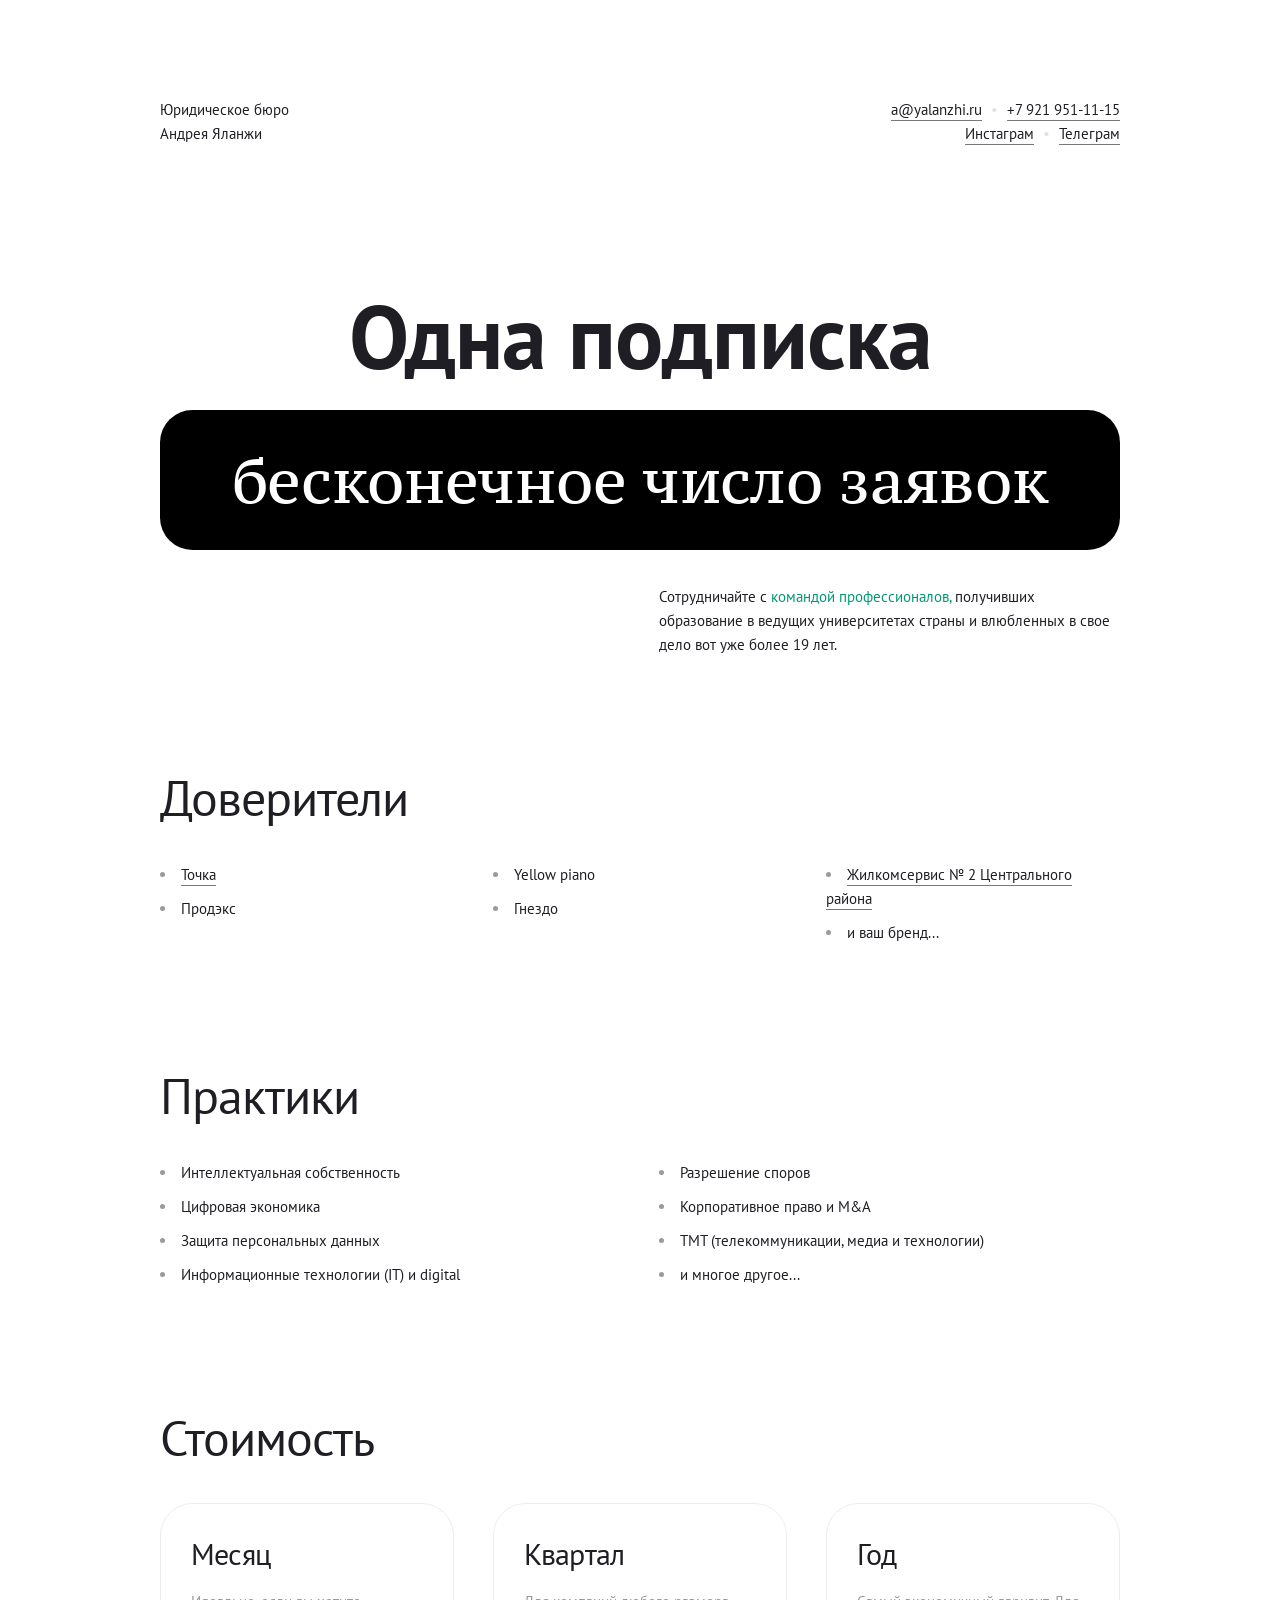
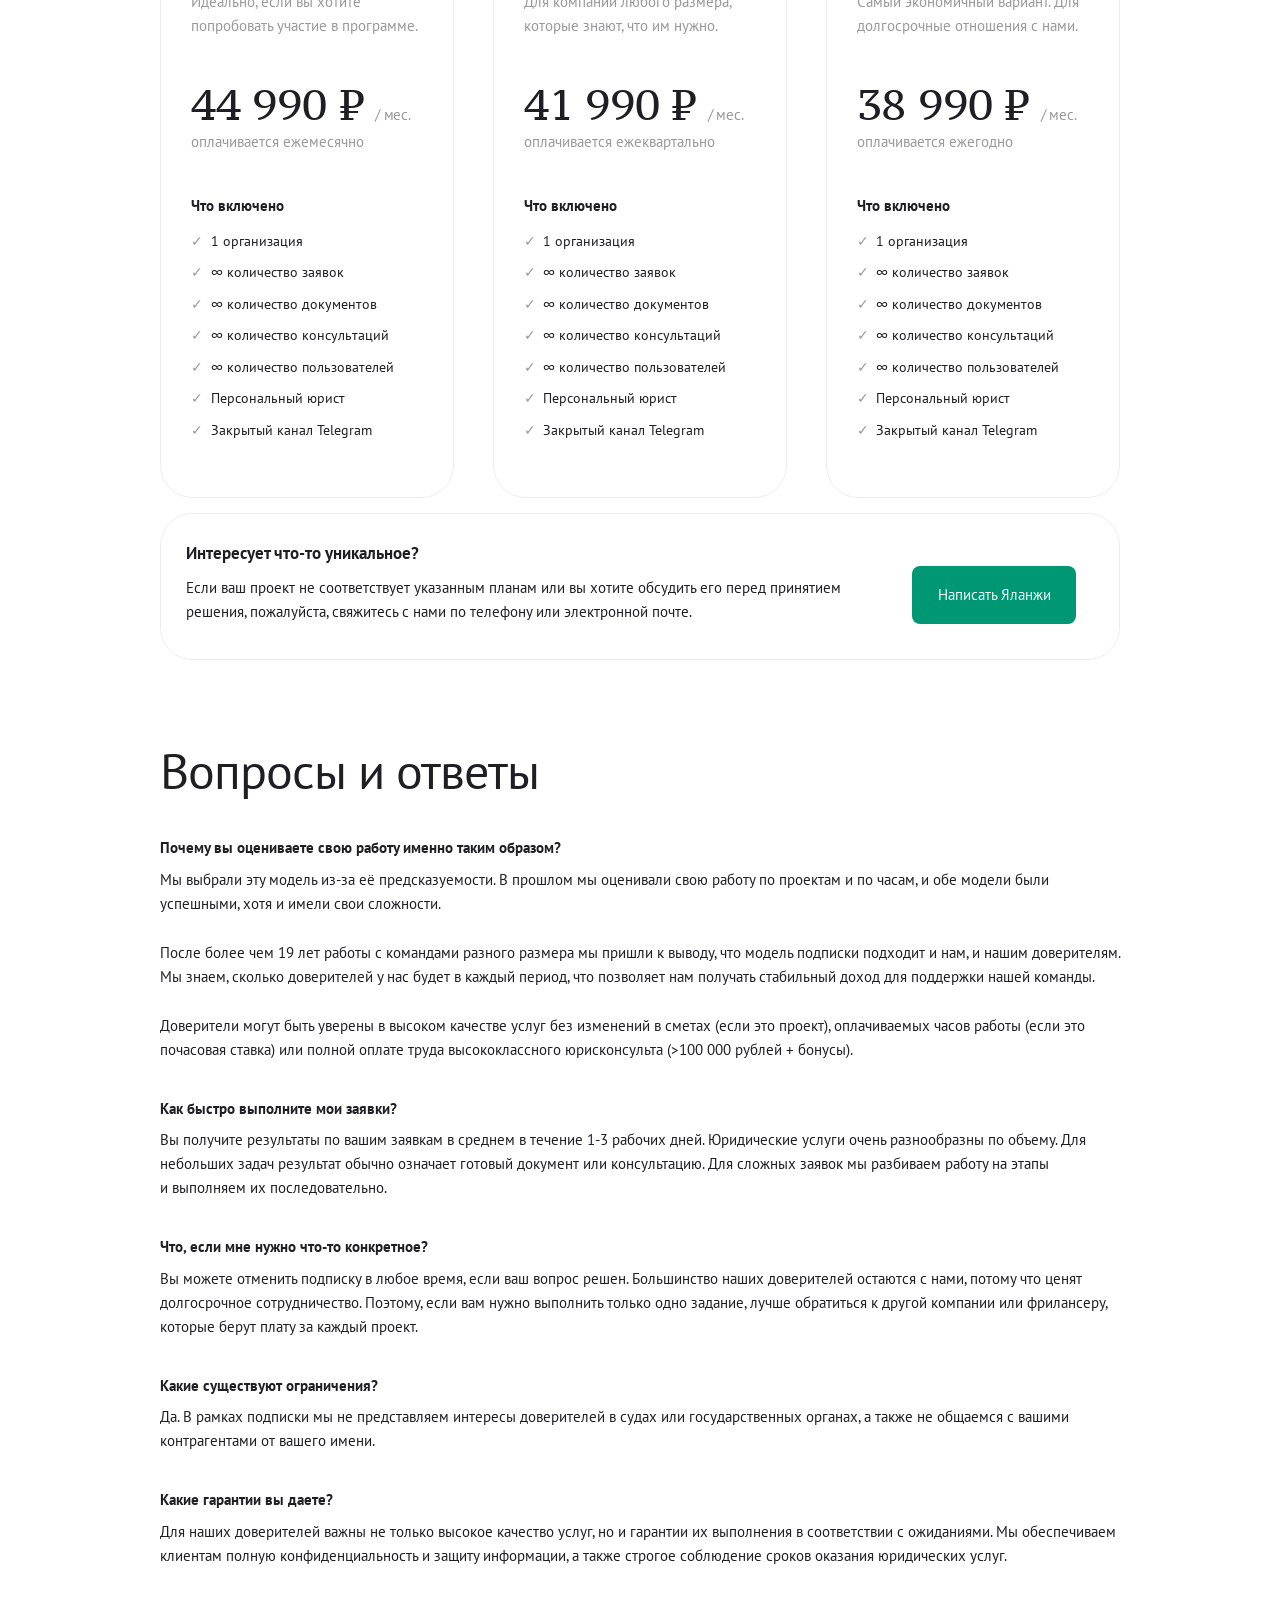
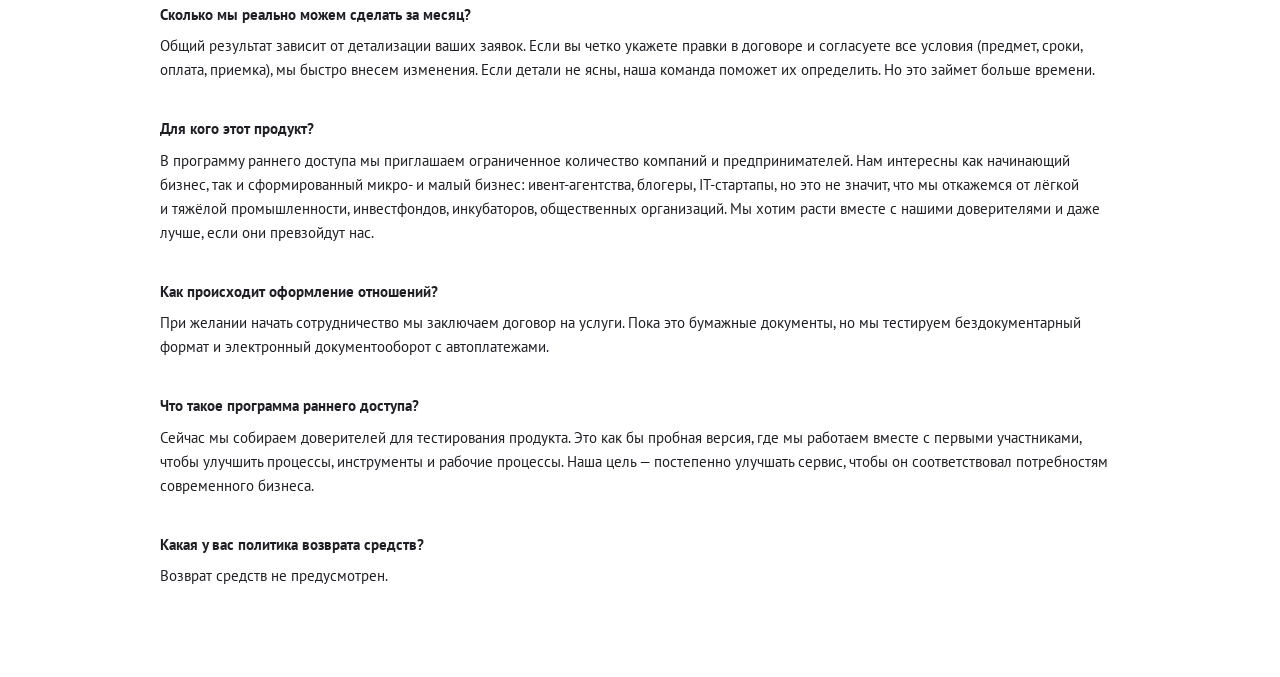
==== index.html @ 2913eae2 "." ====
<!DOCTYPE html>
<html>
<head>
<script type="text/javascript" >
   (function(m,e,t,r,i,k,a){m[i]=m[i]||function(){(m[i].a=m[i].a||[]).push(arguments)};
   m[i].l=1*new Date();
   for (var j = 0; j < document.scripts.length; j++) {if (document.scripts[j].src === r) { return; }}
   k=e.createElement(t),a=e.getElementsByTagName(t)[0],k.async=1,k.src=r,a.parentNode.insertBefore(k,a)})
   (window, document, "script", "https://mc.yandex.ru/metrika/tag.js", "ym");

   ym(98733668, "init", {
        clickmap:true,
        trackLinks:true,
        accurateTrackBounce:true
   });
</script>
<noscript><div><img src="https://mc.yandex.ru/watch/98733668" style="position:absolute; left:-9999px;" alt="" /></div></noscript>
<meta charset="utf-8">
<link rel="icon" type="image/svg+xml" href="images/favicon.svg">
<link rel="icon" href="images/favicon.ico" type="image/x-icon">
<link rel="mask-icon" href="images/favicon.svg" color="#86868b">
<meta name="description" content="Юридические услуги начинающим предпринимателям, микро и малому бизнесу, ивент-агентствам, IT-стартапы и блогерам. Помощь в проведении переговоров, подготовка проектов договоров и претензий, медиаторская деятельность по внесудебному разрешению конфликтов.">
<title>Юридическое бюро Андрея Яланжи</title>
<meta name="viewport" content="width=device-width, initial-scale=1">
<link rel="preconnect" href="https://fonts.gstatic.com"> 
<link href="https://fonts.googleapis.com/css2?family=PT+Sans&family=PT+Serif+Caption&display=swap" rel="stylesheet">
<link rel="stylesheet" href="css/normalize.css">
<link rel="stylesheet" href="css/skeleton.css">
<link rel="stylesheet" type="text/css" href="css/style.css">
</head>
<body>
    <div class="container">
        <div class="row" style="padding: 6em 0 2em;">
            <div class="six columns">
                <p>Юридическое бюро<br />Андрея Яланжи</p>
            </div>
            <div class="six columns">
                <ul class="inline contacts"> 
                    <li><a href="mailto:a@yalanzhi.ru">a@yalanzhi.ru</a></li>
                    <li class="separator">•</li>
                    <li><a href="tel:+79219511115">+7 921 951-11-15</a></li>
                </ul>
                <br />
                <ul class="inline contacts"> 
                    <li><a href="https://www.instagram.com/ah01e/" target="_blank">Инстаграм</a></li>
                    <li class="separator">•</li>
                    <li><a href="https://t.me/yalanzhi" target="_blank">Телеграм</a></li>
                </ul>
                <br />
            </div>
        </div>
        <div class="row">
            <div class="twelve columns">
                <hr />
            </div>
        </div>
        <div class="row content">
            <div class="twelve columns">
               <h1 class="header-subscription">Одна подписка</h1>
                <div id="scroll-container" style="background: rgba(0,0,0, 1); padding: 3.25rem; border-radius: 3.25rem;">
                  <div style="text-align: center;"><h2 class="header-subheadline">бесконечное число заявок</h2></div>
                </div>
                <div class="row content">
                <div class="six columns">&nbsp;</div>
                <div class="six columns" style="margin-top: 20px">
                <p>Сотрудничайте с <span style="color: rgba(0, 152, 116, 1.0);">командой профессионалов,</span> получивших образование в ведущих университетах страны и влюбленных в свое дело вот уже более 19 лет.</p>
                </div>
                </div>
               </div>
           </div>
        <div class="row">
            <div class="twelve columns">
                <hr />
            </div>
        </div>
        <div class="row content">
           <div class="twelve columns">
              <h1>Доверители</h1>
           </div>
        </div>
        <div class="row content">
            <div class="four columns">
                <ul class="mdash">
                   <li><a href="http://v-tochky.ru">Точка</a></li>
                   <li>Продэкс</li>
                </ul>
            </div>
            <div class="four columns">
                <ul class="mdash">
                    <li>Yellow piano</li>
                    <li>Гнездо</li>
                 </ul>
            </div>
            <div class="four columns">
                <ul class="mdash">
                    <li><a href="http://zhks2cn.ru">Жилкомсервис № 2 Центрального района</a></li>
                    <li>и ваш бренд...</li>
                 </ul>
            </div>
        </div>
        
        <div class="row">
              <div class="twelve columns">
                  <hr />
              </div>
          </div>
          <div class="row content">
             <div class="twelve columns">
                <h1>Практики</h1>
             </div>
          </div>
          <div class="row content">
              <div class="six columns">
                  <ul class="mdash">
                     <li>Интеллектуальная собственность</li>
                     <li>Цифровая экономика</li>
                     <li>Защита персональных данных</li>
                     <li>Информационные технологии (IT) и digital</li>
                  </ul>
              </div>
              <div class="six columns">
                  <ul class="mdash">
                      <li>Разрешение споров</li>
                      <li>Корпоративное право и M&A</li>
                      <li>ТМТ (телекоммуникации, медиа и технологии)</li>
                      <li>и многое другое...</li>
                   </ul>
              </div>
          </div>
          
        <div class="row">
            <div class="twelve columns">
                <hr />
            </div>
        </div>
        <div class="row content">
             <div class="twelve columns">
                <h1>Стоимость</h1>
             </div>
          </div>
          <div class="row content">
              <div class="four columns">
                 <div class="card" style="padding: 3rem; border-radius: 3.25rem; border: 1px solid rgba(0, 0, 0, 0.075)">
                  <h4 style="padding: 0; margin: 0 0 1.5rem 0; color: #1E1E24;">Месяц</h4>
                  <p style="opacity: .45; margin: 0; ">Идеально, если вы хотите попробовать участие в программе.</p>
                  <div style="padding: 4rem 0;">
                     <h2 style="color: #1E1E24;">44 990 ₽ <span style="color: #1E1E24; font-size: 1.5rem; opacity: .45">/ мес.</span></h2>
                     <p style="opacity: .45">оплачивается ежемесячно</p>
                  </div>
                  <p style="margin-bottom: 1.25rem;"><b>Что включено</b></p>
                  <ul class="checkmark">
                     <li>1 организация</li> 
                     <li>&infin; количество заявок</li>
                     <li>&infin; количество документов</li>
                     <li>&infin; количество консультаций</li>
                     <li>&infin; количество пользователей</li>
                     <li>Персональный юрист</li>
                     <li>Закрытый канал Telegram</li>
                  </ul>
                 </div>
              </div>
              <div class="four columns">
                   <div class="card" style="padding: 3rem; border-radius: 3.25rem; border: 1px solid rgba(0, 0, 0, 0.075)">
                    <h4 style="padding: 0; margin: 0 0 1.5rem 0; color: #1E1E24;">Квартал</h4>
                    <p style="opacity: .45; margin: 0; ">Для компаний любого размера, которые знают, что им нужно.</p>
                    <div style="padding: 4rem 0;">
                       <h2 style="color: #1E1E24;">41 990 ₽ <span style="color: #1E1E24; font-size: 1.5rem; opacity: .45">/ мес.</span></h2>
                       <p style="opacity: .45">оплачивается ежеквартально</p>
                    </div>
                    <p style="margin-bottom: 1.25rem;"><b>Что включено</b></p>
                    <ul class="checkmark">
                        <li>1 организация</li> 
                        <li>&infin; количество заявок</li>
                        <li>&infin; количество документов</li>
                        <li>&infin; количество консультаций</li>
                        <li>&infin; количество пользователей</li>
                        <li>Персональный юрист</li>
                        <li>Закрытый канал Telegram</li>
                    </ul>
                   </div>
                </div>
                <div class="four columns">
                     <div class="card" style="padding: 3rem; border-radius: 3.25rem; border: 1px solid rgba(0, 0, 0, 0.075)">
                      <h4 style="padding: 0; margin: 0 0 1.5rem 0; color: #1E1E24;">Год</h4>
                      <p style="opacity: .45; margin: 0;">Самый экономичный вариант. Для долгосрочные отношения с нами.</p>
                      <div style="padding: 4rem 0;">
                           <h2 style="color: #1E1E24;">38 990 ₽ <span style="color: #1E1E24; font-size: 1.5rem; opacity: .45">/ мес.</span></h2>
                           <p style="opacity: .45">оплачивается ежегодно</p>
                        </div>
                      <p style="margin-bottom: 1.25rem;"><b>Что включено</b></p>
                      <ul class="checkmark">
                         <li>1 организация</li> 
                         <li>&infin; количество заявок</li>
                         <li>&infin; количество документов</li>
                         <li>&infin; количество консультаций</li>
                         <li>&infin; количество пользователей</li>
                         <li>Персональный юрист</li>
                         <li>Закрытый канал Telegram</li>
                      </ul>
                     </div>
                  </div>
          </div>
            <div class="row">
              <div class="twelve columns" style="padding: 2.5rem; border-radius: 3.25rem; border: 1px solid rgba(0, 0, 0, 0.075)">
                <div class="row">
                    <div class="twelve columns">
                         <p style="margin: 0; font-size: 115%; font-weight: bold;">Интересует что-то уникальное?</p>
                     </div>
                </div>

                <div class="row">
                    <div class="nine columns">
                         <p style="margin: 1rem 0">Если ваш проект не&nbsp;соответствует указанным планам или вы&nbsp;хотите обсудить его перед принятием решения, пожалуйста, свяжитесь с&nbsp;нами по&nbsp;телефону или электронной почте.</p>
                    </div>
                    <div class="three columns">
                        <center><a class="link-button" href="https://t.me/yalanzhi">Написать Яланжи</a></center>
                    </div>
                </div>
              </div>
           </div>
           
           <div class="row">
               <div class="twelve columns">
                   <hr />
               </div>
           </div>
           <div class="row content">
               <div class="twelve columns">
                  <h1>Вопросы и ответы</h1>
               </div>
            </div>
            <div class="row content">
               <div class="twelve columns">
                  <p style="margin-bottom: .75rem;"><b>Почему вы оцениваете свою работу именно таким образом?</b></p>
                  <p>Мы&nbsp;выбрали эту модель из-за её&nbsp;предсказуемости. В&nbsp;прошлом мы&nbsp;оценивали свою работу по&nbsp;проектам и&nbsp;по&nbsp;часам, и&nbsp;обе модели были успешными, хотя и&nbsp;имели свои сложности.</p>
                  <p>После более чем 19&nbsp;лет работы с&nbsp;командами разного размера мы&nbsp;пришли к&nbsp;выводу, что модель подписки подходит и&nbsp;нам, и&nbsp;нашим доверителям. Мы&nbsp;знаем, сколько доверителей у&nbsp;нас будет в&nbsp;каждый период, что позволяет нам получать стабильный доход для поддержки нашей команды.</p>
                  <p>Доверители могут быть уверены в&nbsp;высоком качестве услуг без изменений в&nbsp;сметах (если это проект), оплачиваемых часов работы (если это почасовая ставка) или полной оплате труда высококлассного юрисконсульта (&gt;100&nbsp;000 рублей + бонусы).</p>
               </div>
            </div>
            <div class="row content">
               <div class="twelve columns">
                  <p style="margin-top: 2rem; margin-bottom: .75rem;"><b>Как быстро выполните мои заявки?</b></p>
                  <p>Вы&nbsp;получите результаты по&nbsp;вашим заявкам в&nbsp;среднем в&nbsp;течение 1-3 рабочих дней. Юридические услуги очень разнообразны по&nbsp;объему. Для небольших задач результат обычно означает готовый документ или консультацию. Для сложных заявок мы&nbsp;разбиваем работу на&nbsp;этапы и&nbsp;выполняем их&nbsp;последовательно.</p>
               </div>
            </div>
            <div class="row content">
               <div class="twelve columns">
                  <p style="margin-top: 2rem; margin-bottom: .75rem;"><b>Что, если мне нужно что-то конкретное?</b></p>
                  <p>Вы&nbsp;можете отменить подписку в&nbsp;любое время, если ваш вопрос решен. Большинство наших доверителей остаются с&nbsp;нами, потому что ценят долгосрочное сотрудничество. Поэтому, если вам нужно выполнить только одно задание, лучше обратиться к&nbsp;другой компании или фрилансеру, которые берут плату за&nbsp;каждый проект.</p>
               </div>
            </div>
            <div class="row content">
               <div class="twelve columns">
                  <p style="margin-top: 2rem; margin-bottom: .75rem;"><b>Какие существуют ограничения?</b></p>
                  <p>Да. В&nbsp;рамках подписки мы&nbsp;не&nbsp;представляем интересы доверителей в&nbsp;судах или государственных органах, а&nbsp;также не&nbsp;общаемся с&nbsp;вашими контрагентами от&nbsp;вашего имени.</p>
               </div>
            </div>
            <div class="row content">
               <div class="twelve columns">
                  <p style="margin-top: 2rem; margin-bottom: .75rem;"><b>Какие гарантии вы даете?</b></p>
                  <p>Для наших доверителей важны не&nbsp;только высокое качество услуг, но&nbsp;и&nbsp;гарантии их&nbsp;выполнения в&nbsp;соответствии с&nbsp;ожиданиями. Мы&nbsp;обеспечиваем клиентам полную конфиденциальность и&nbsp;защиту информации, а&nbsp;также строгое соблюдение сроков оказания юридических услуг.</p>
               </div>
            </div>
            <div class="row content">
               <div class="twelve columns">
                  <p style="margin-top: 2rem; margin-bottom: .75rem;"><b>Сколько мы реально можем сделать за месяц?</b></p>
                  <p>Общий результат зависит от&nbsp;детализации ваших заявок. Если вы&nbsp;четко укажете правки в&nbsp;договоре и&nbsp;согласуете все условия (предмет, сроки, оплата, приемка), мы&nbsp;быстро внесем изменения. Если детали не&nbsp;ясны, наша команда поможет их&nbsp;определить. Но&nbsp;это займет больше времени.</p>
               </div>
            </div>
            <div class="row content">
               <div class="twelve columns">
                  <p style="margin-top: 2rem; margin-bottom: .75rem;"><b>Для кого этот продукт?</b></p>
                  <p>В&nbsp;программу раннего доступа мы&nbsp;приглашаем ограниченное количество компаний и&nbsp;предпринимателей. Нам интересны как начинающий бизнес, так и&nbsp;сформированный микро- и&nbsp;малый бизнес: ивент-агентства, блогеры, IT-стартапы, но&nbsp;это не&nbsp;значит, что мы&nbsp;откажемся от&nbsp;лёгкой и&nbsp;тяжёлой промышленности, инвестфондов, инкубаторов, общественных организаций. Мы&nbsp;хотим расти вместе с&nbsp;нашими доверителями и&nbsp;даже лучше, если они превзойдут нас.</p>
               </div>
            </div>
            <div class="row content">
               <div class="twelve columns">
                  <p style="margin-top: 2rem; margin-bottom: .75rem;"><b>Как происходит оформление отношений?</b></p>
                  <p>При желании начать сотрудничество мы&nbsp;заключаем договор на&nbsp;услуги. Пока это бумажные документы, но&nbsp;мы&nbsp;тестируем бездокументарный формат и&nbsp;электронный документооборот с&nbsp;автоплатежами.</p>
               </div>
            </div>
            <div class="row content">
               <div class="twelve columns">
                  <p style="margin-top: 2rem; margin-bottom: .75rem;"><b>Что такое программа раннего доступа?</b></p>
                  <p>Сейчас мы&nbsp;собираем доверителей для тестирования продукта. Это как&nbsp;бы пробная версия, где мы&nbsp;работаем вместе с&nbsp;первыми участниками, чтобы улучшить процессы, инструменты и&nbsp;рабочие процессы. Наша цель&nbsp;&mdash; постепенно улучшать сервис, чтобы он&nbsp;соответствовал потребностям современного бизнеса.</p>
               </div>
            </div>
            <div class="row content">
               <div class="twelve columns">
                  <p style="margin-top: 2rem; margin-bottom: .75rem;"><b>Какая у вас политика возврата средств?</b></p>
                  <p>Возврат средств не&nbsp;предусмотрен.</p>
               </div>
            </div>
            <div class="row">
                  <div class="twelve columns">
                      <hr />
                  </div>
              </div>
          </div>
    </div>
</div>
</body>
</html>
---- css/skeleton.css ----
/*
* Skeleton V2.0.4
* Copyright 2014, Dave Gamache
* www.getskeleton.com
* Free to use under the MIT license.
* http://www.opensource.org/licenses/mit-license.php
* 12/29/2014
*/


/* Table of contents
––––––––––––––––––––––––––––––––––––––––––––––––––
- Grid
- Base Styles
- Typography
- Links
- Buttons
- Forms
- Lists
- Code
- Tables
- Spacing
- Utilities
- Clearing
- Media Queries
*/


/* Grid
–––––––––––––––––––––––––––––––––––––––––––––––––– */
.container {
  position: relative;
  width: 100%;
  max-width: 960px;
  margin: 0 auto;
  padding: 0 20px;
  box-sizing: border-box; }
.column,
.columns {
  width: 100%;
  float: left;
  box-sizing: border-box; }

/* For devices larger than 400px */
@media (min-width: 600px) {
  .container {
    width: 85%;
    padding: 0; }
}

/* For devices larger than 550px */
@media (min-width: 850px) {
  .container {
    width: 80%; }
  .column,
  .columns {
    margin-left: 4%; }
  .column:first-child,
  .columns:first-child {
    margin-left: 0; }

  .one.column,
  .one.columns                    { width: 4.66666666667%; }
  .two.columns                    { width: 13.3333333333%; }
  .three.columns                  { width: 22%;            }
  .four.columns                   { width: 30.6666666667%; }
  .five.columns                   { width: 39.3333333333%; }
  .six.columns                    { width: 48%;            }
  .seven.columns                  { width: 56.6666666667%; }
  .eight.columns                  { width: 65.3333333333%; }
  .nine.columns                   { width: 74.0%;          }
  .ten.columns                    { width: 82.6666666667%; }
  .eleven.columns                 { width: 91.3333333333%; }
  .twelve.columns                 { width: 100%; margin-left: 0; }

  .one-third.column               { width: 30.6666666667%; }
  .two-thirds.column              { width: 65.3333333333%; }

  .one-half.column                { width: 48%; }

  /* Offsets */
  .offset-by-one.column,
  .offset-by-one.columns          { margin-left: 8.66666666667%; }
  .offset-by-two.column,
  .offset-by-two.columns          { margin-left: 17.3333333333%; }
  .offset-by-three.column,
  .offset-by-three.columns        { margin-left: 26%;            }
  .offset-by-four.column,
  .offset-by-four.columns         { margin-left: 34.6666666667%; }
  .offset-by-five.column,
  .offset-by-five.columns         { margin-left: 43.3333333333%; }
  .offset-by-six.column,
  .offset-by-six.columns          { margin-left: 52%;            }
  .offset-by-seven.column,
  .offset-by-seven.columns        { margin-left: 60.6666666667%; }
  .offset-by-eight.column,
  .offset-by-eight.columns        { margin-left: 69.3333333333%; }
  .offset-by-nine.column,
  .offset-by-nine.columns         { margin-left: 78.0%;          }
  .offset-by-ten.column,
  .offset-by-ten.columns          { margin-left: 86.6666666667%; }
  .offset-by-eleven.column,
  .offset-by-eleven.columns       { margin-left: 95.3333333333%; }

  .offset-by-one-third.column,
  .offset-by-one-third.columns    { margin-left: 34.6666666667%; }
  .offset-by-two-thirds.column,
  .offset-by-two-thirds.columns   { margin-left: 69.3333333333%; }

  .offset-by-one-half.column,
  .offset-by-one-half.columns     { margin-left: 52%; }

}


/* Base Styles
–––––––––––––––––––––––––––––––––––––––––––––––––– */
/* NOTE
html is set to 62.5% so that all the REM measurements throughout Skeleton
are based on 10px sizing. So basically 1.5rem = 15px :) */
html {
  font-size: 62.5%; }
body {
  font-size: 1.5em; /* currently ems cause chrome bug misinterpreting rems on body element */
  line-height: 1.6;
  font-weight: 400;
  font-family: "Raleway", "HelveticaNeue", "Helvetica Neue", Helvetica, Arial, sans-serif;
  color: #1E1E24; }


/* Typography
–––––––––––––––––––––––––––––––––––––––––––––––––– */
h1, h2, h3, h4, h5, h6 {
  margin-top: 0;
  margin-bottom: 2rem;
  font-weight: 300; }
h1 { font-size: 4.0rem; line-height: 1.2;  letter-spacing: -.1rem;}
h2 { font-size: 3.0rem; line-height: 1.25; letter-spacing: -.1rem; }
h3 { font-size: 3.0rem; line-height: 1.3;  letter-spacing: -.1rem; }
h4 { font-size: 2.4rem; line-height: 1.35; letter-spacing: -.08rem; }
h5 { font-size: 1.8rem; line-height: 1.5;  letter-spacing: -.05rem; }
h6 { font-size: 1.5rem; line-height: 1.6;  letter-spacing: 0; }

/* Larger than phablet */
@media (min-width: 550px) {
  h1 { font-size: 5.0rem; }
  h2 { font-size: 4.2rem; }
  h3 { font-size: 3.6rem; }
  h4 { font-size: 3.0rem; }
  h5 { font-size: 2.4rem; }
  h6 { font-size: 1.5rem; }
}

p {
  margin-top: 0; }


/* Links
–––––––––––––––––––––––––––––––––––––––––––––––––– */
a {
  color: #1E1E24;
  text-decoration: none;
  border-bottom: 1px solid rgba(33, 33, 33, 0.6);
  padding-bottom: 1px;
  }
a:hover {
  color: rgba(0, 0, 0, 0.6); }


/* Buttons
–––––––––––––––––––––––––––––––––––––––––––––––––– */
.button,
button,
input[type="submit"],
input[type="reset"],
input[type="button"] {
  display: inline-block;
  height: 38px;
  padding: 0 30px;
  color: #555;
  text-align: center;
  font-size: 11px;
  font-weight: 600;
  line-height: 38px;
  letter-spacing: .1rem;
  text-transform: uppercase;
  text-decoration: none;
  white-space: nowrap;
  background-color: transparent;
  border-radius: 4px;
  border: 1px solid #bbb;
  cursor: pointer;
  box-sizing: border-box; }
.button:hover,
button:hover,
input[type="submit"]:hover,
input[type="reset"]:hover,
input[type="button"]:hover,
.button:focus,
button:focus,
input[type="submit"]:focus,
input[type="reset"]:focus,
input[type="button"]:focus {
  color: #333;
  border-color: #888;
  outline: 0; }
.button.button-primary,
button.button-primary,
input[type="submit"].button-primary,
input[type="reset"].button-primary,
input[type="button"].button-primary {
  color: #FFF;
  background-color: #33C3F0;
  border-color: #33C3F0; }
.button.button-primary:hover,
button.button-primary:hover,
input[type="submit"].button-primary:hover,
input[type="reset"].button-primary:hover,
input[type="button"].button-primary:hover,
.button.button-primary:focus,
button.button-primary:focus,
input[type="submit"].button-primary:focus,
input[type="reset"].button-primary:focus,
input[type="button"].button-primary:focus {
  color: #FFF;
  background-color: #1EAEDB;
  border-color: #1EAEDB; }


/* Forms
–––––––––––––––––––––––––––––––––––––––––––––––––– */
input[type="email"],
input[type="number"],
input[type="search"],
input[type="text"],
input[type="tel"],
input[type="url"],
input[type="password"],
textarea,
select {
  height: 38px;
  padding: 6px 10px; /* The 6px vertically centers text on FF, ignored by Webkit */
  background-color: #fff;
  border: 1px solid #D1D1D1;
  border-radius: 4px;
  box-shadow: none;
  box-sizing: border-box; }
/* Removes awkward default styles on some inputs for iOS */
input[type="email"],
input[type="number"],
input[type="search"],
input[type="text"],
input[type="tel"],
input[type="url"],
input[type="password"],
textarea {
  -webkit-appearance: none;
     -moz-appearance: none;
          appearance: none; }
textarea {
  min-height: 65px;
  padding-top: 6px;
  padding-bottom: 6px; }
input[type="email"]:focus,
input[type="number"]:focus,
input[type="search"]:focus,
input[type="text"]:focus,
input[type="tel"]:focus,
input[type="url"]:focus,
input[type="password"]:focus,
textarea:focus,
select:focus {
  border: 1px solid #33C3F0;
  outline: 0; }
label,
legend {
  display: block;
  margin-bottom: .5rem;
  font-weight: 600; }
fieldset {
  padding: 0;
  border-width: 0; }
input[type="checkbox"],
input[type="radio"] {
  display: inline; }
label > .label-body {
  display: inline-block;
  margin-left: .5rem;
  font-weight: normal; }


/* Lists
–––––––––––––––––––––––––––––––––––––––––––––––––– */
ul {
  list-style: circle inside; }
ol {
  list-style: decimal inside; }
ol, ul {
  padding-left: 0;
  margin-top: 0; }
ul ul,
ul ol,
ol ol,
ol ul {
  margin: 1.5rem 0 1.5rem 3rem;
  font-size: 90%; }
li {
  margin-bottom: 1rem; }


/* Code
–––––––––––––––––––––––––––––––––––––––––––––––––– */
code {
  padding: .2rem .5rem;
  margin: 0 .2rem;
  font-size: 90%;
  white-space: nowrap;
  background: #F1F1F1;
  border: 1px solid #E1E1E1;
  border-radius: 4px; }
pre > code {
  display: block;
  padding: 1rem 1.5rem;
  white-space: pre; }


/* Tables
–––––––––––––––––––––––––––––––––––––––––––––––––– */
th,
td {
  padding: 12px 15px;
  text-align: left;
  border-bottom: 1px solid #E1E1E1; }
th:first-child,
td:first-child {
  padding-left: 0; }
th:last-child,
td:last-child {
  padding-right: 0; }


/* Spacing
–––––––––––––––––––––––––––––––––––––––––––––––––– */
button,
.button {
  margin-bottom: 1rem; }
input,
textarea,
select,
fieldset {
  margin-bottom: 1.5rem; }
pre,
blockquote,
dl,
figure,
table,
p,
ul,
ol,
form {
  margin-bottom: 2.5rem; }


/* Utilities
–––––––––––––––––––––––––––––––––––––––––––––––––– */
.u-full-width {
  width: 100%;
  box-sizing: border-box; }
.u-max-full-width {
  max-width: 100%;
  box-sizing: border-box; }
.u-pull-right {
  float: right; }
.u-pull-left {
  float: left; }


/* Misc
–––––––––––––––––––––––––––––––––––––––––––––––––– */
hr {
  margin-top: 3rem;
  margin-bottom: 3.5rem;
  border-width: 0;
  border-top: 1px solid #E1E1E1; }


/* Clearing
–––––––––––––––––––––––––––––––––––––––––––––––––– */

/* Self Clearing Goodness */
.container:after,
.row:after,
.u-cf {
  content: "";
  display: table;
  clear: both; }


/* Media Queries
–––––––––––––––––––––––––––––––––––––––––––––––––– */
/*
Note: The best way to structure the use of media queries is to create the queries
near the relevant code. For example, if you wanted to change the styles for buttons
on small devices, paste the mobile query code up in the buttons section and style it
there.
*/


/* Larger than mobile */
@media (min-width: 400px) {}

/* Larger than phablet (also point when grid becomes active) */
@media (min-width: 550px) {}

/* Larger than tablet */
@media (min-width: 750px) {}

/* Larger than desktop */
@media (min-width: 1000px) {}

/* Larger than Desktop HD */
@media (min-width: 1200px) {}
---- css/style.css ----
*, body {
    font-family: 'PT Sans', sans-serif;
}

h2, h5 {
    font-family: 'PT Serif Caption', serif;
    margin: 0;
    color: #1d1d1f;
    letter-spacing: -.005em;
}

ul.inline {
    margin: 0;
    padding:0;
    display: inline-block;
}

ul.inline li {
    display: inline;
}

ul.inline li.separator {
    margin: 0 5px;
    color: rgba(225, 225, 225, 1.0);
}

.content {
    margin: 1.5rem 0;
}

.content p:last-of-type {
    margin-bottom: 0;
}

.title {
    margin-bottom: 2.5rem !important;
}

hr {
    opacity: 0;
}

ul.checkmark {
  list-style: none;
}

ul.checkmark li {
  font-size: 90%;
}

ul.checkmark li:before {
  content: '✓';
  color: #1E1E24;
  opacity: .45;
  padding-right: .75rem;
}

ul.mdash {
list-style: disc inside; }

ul.mdash li::marker {
  color: rgba(30, 30, 36, 0.45);
}

ul.mdash li:before {
  padding-right: 3.75rem;
}

.contacts {
  float: right;
}

.header-subscription {
  text-align: center; font-weight: bold; font-size: 9.0rem; line-height: 1.2;  letter-spacing: -.1rem;
}

.header-subheadline {
  color: #fff;
  font-size: 6rem;
}

@media (min-width: 100px) and (max-width: 810px) {
  .contacts {
    float: none;
  }
  
  .header-subscription {
    font-size: 7.0rem;
  }
  
  .header-subheadline {
    color: #fff;
    font-size: 3.5rem;
  }
}

a.link-button {
  border: 1px solid transparent;
  background-color: rgba(0, 152, 116, 1.0);
  color: rgba(255, 255, 255, .95);
  padding: 16px;
  border-radius: 8px;
}

a.link-button:hover {
  background-color: #19a281;
}

a.link-button:active {
  background-color: #008868;
}

@media (min-width: 100px) {
  a.link-button {
    display: block;
    margin-top: 1rem;
    width: 65%;
  }
}

/* For devices larger than 550px */
@media (min-width: 850px) {
  a.link-button {
    margin: 0;
  }
}
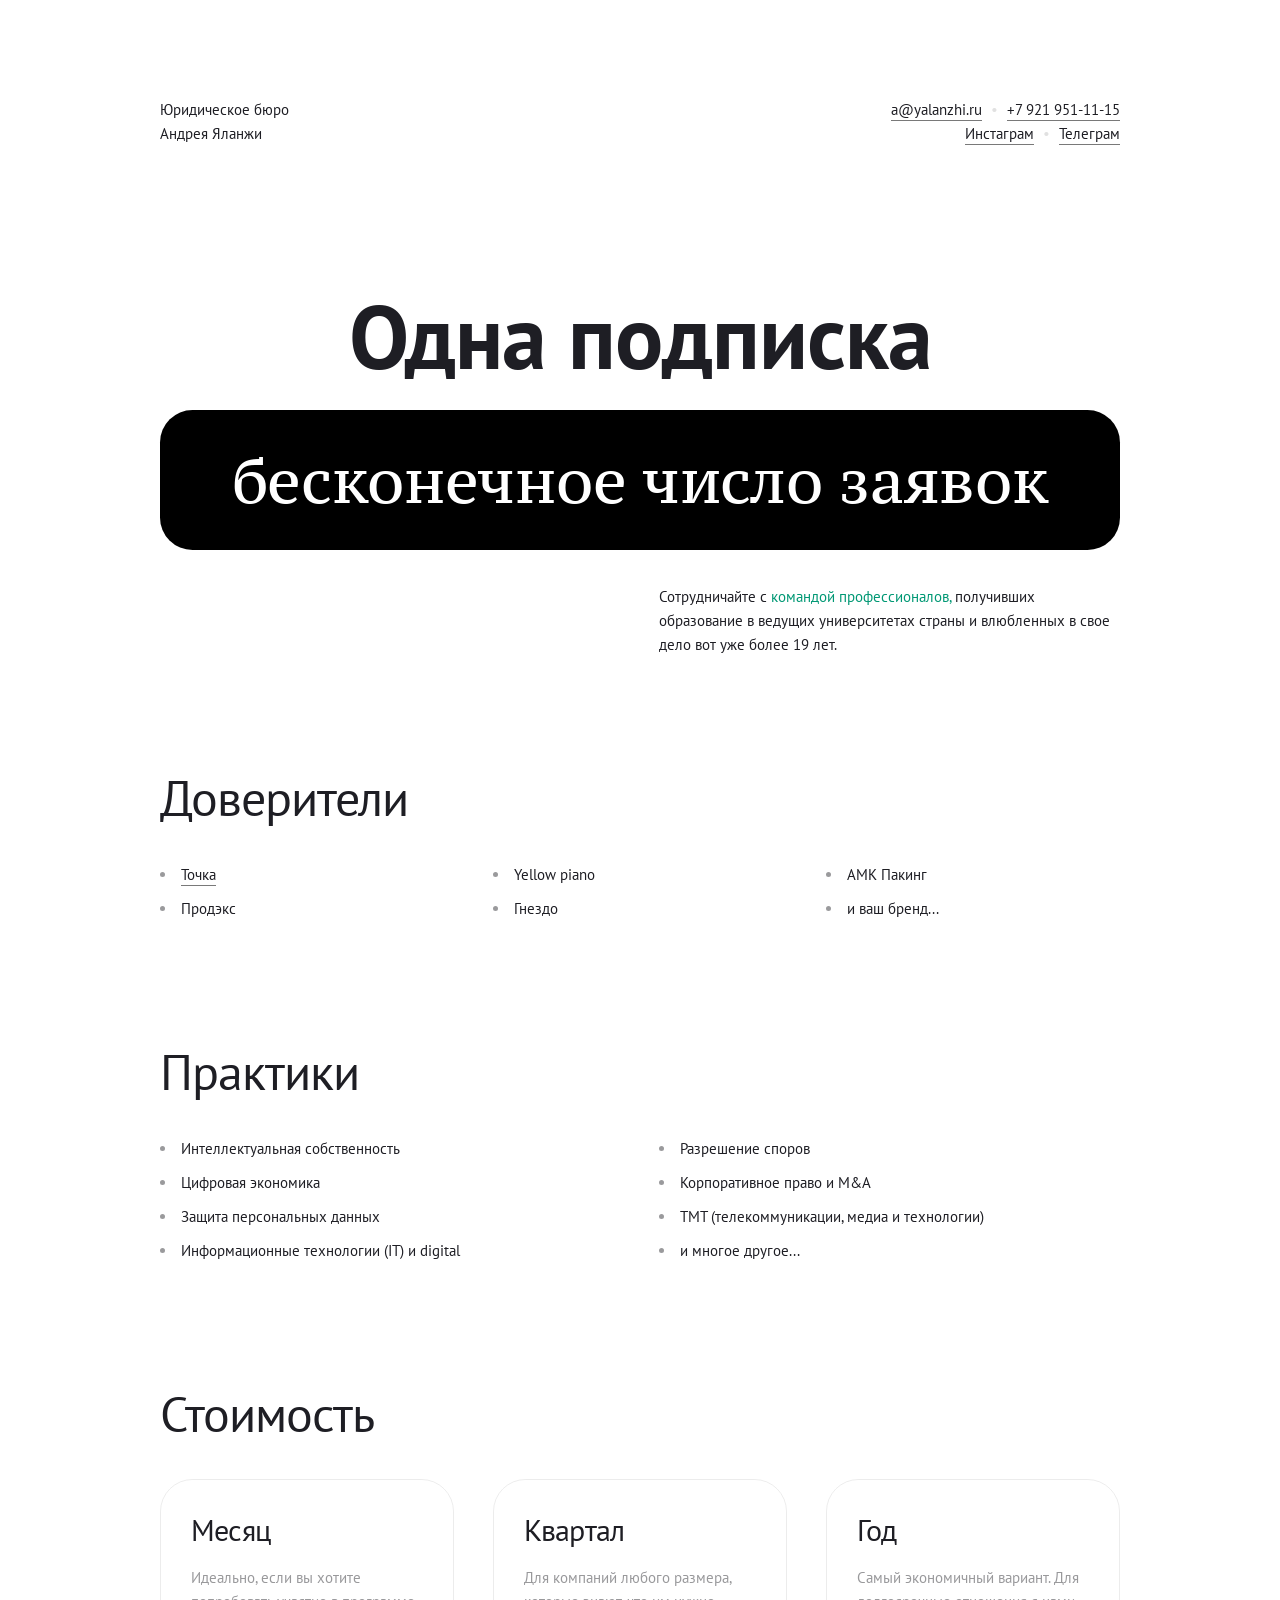
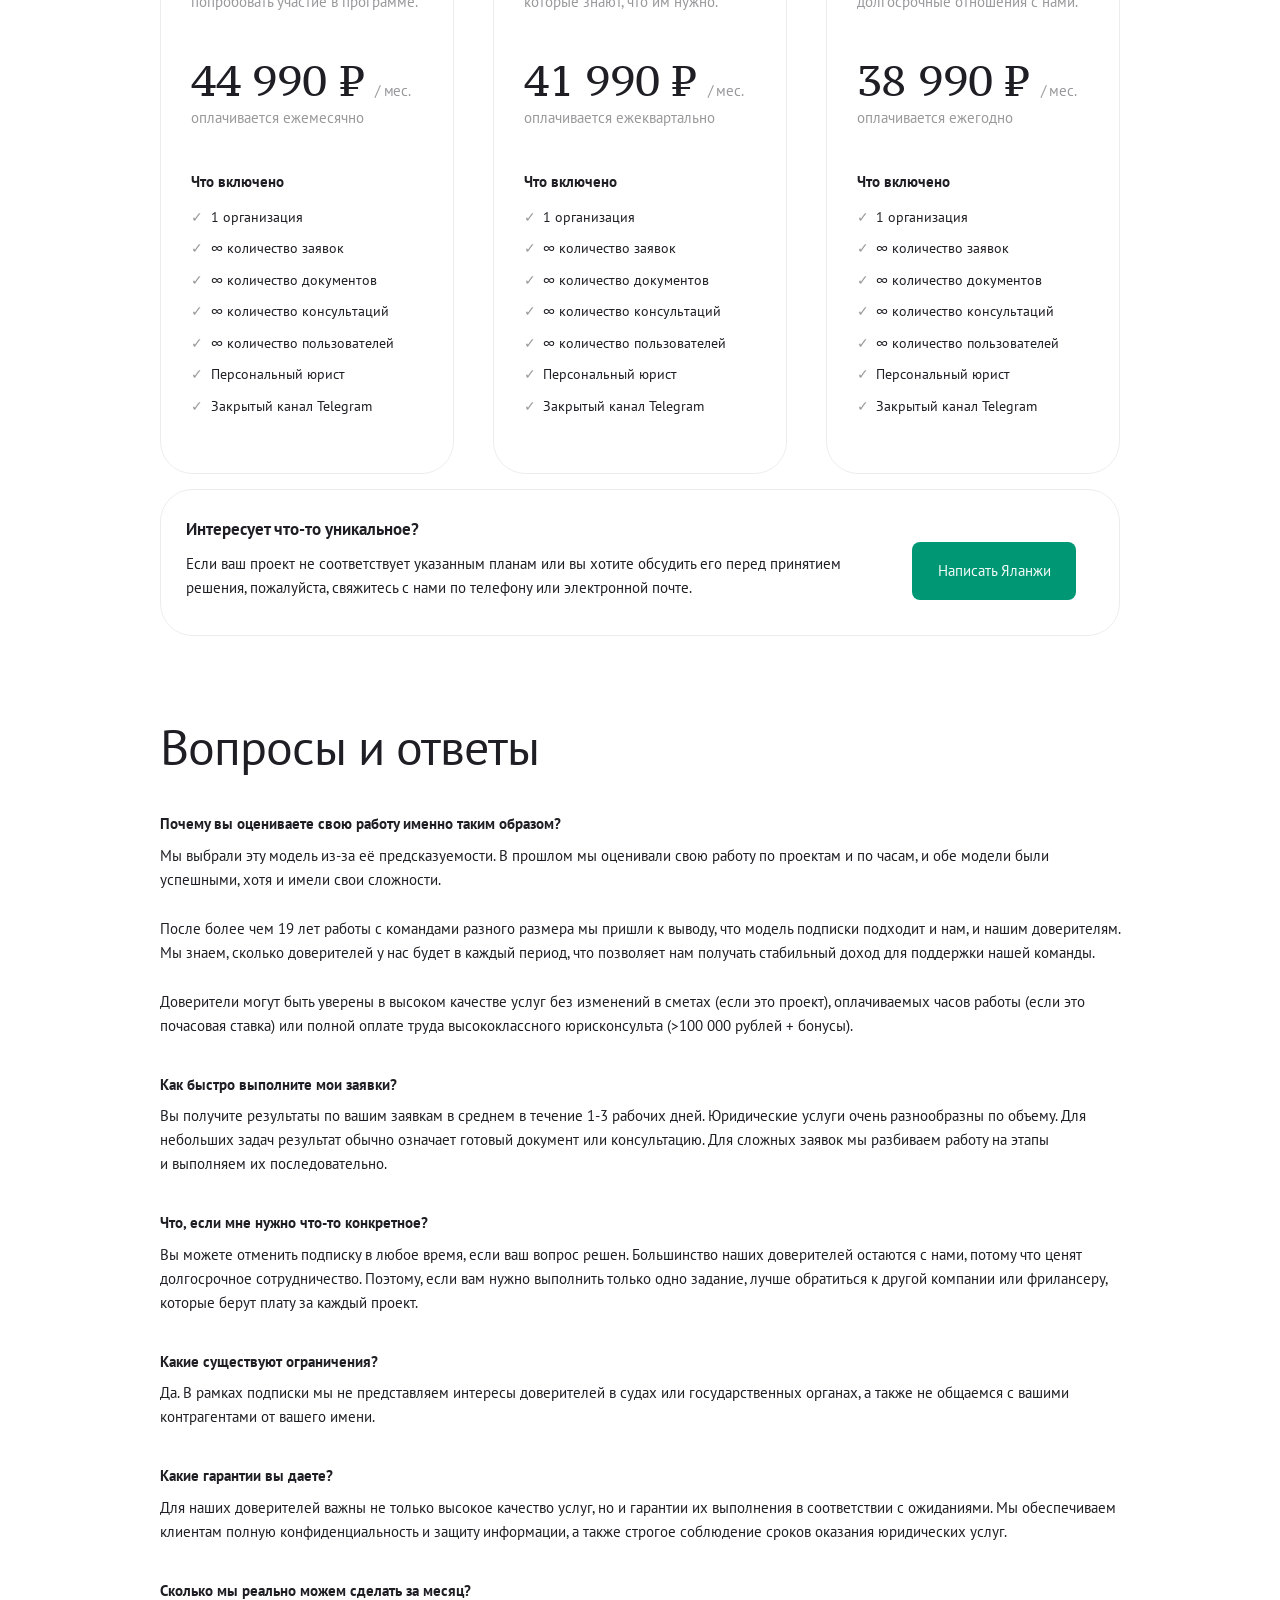
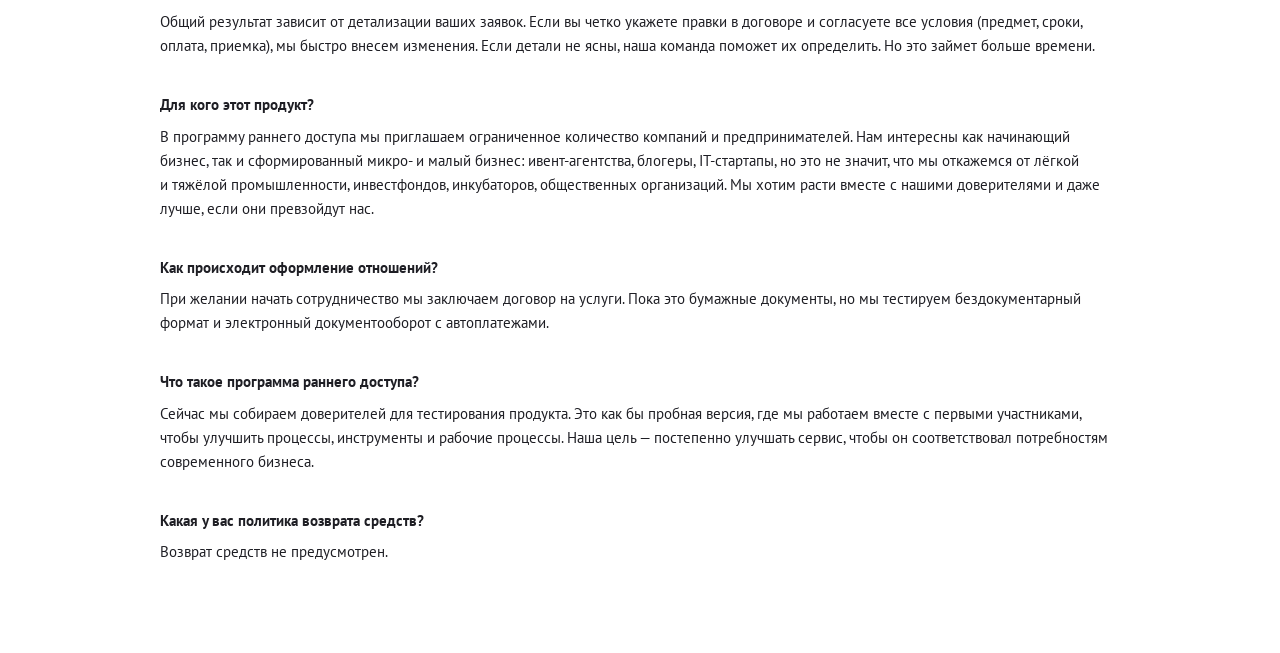
==== commit 01fd8a5e: "Update index.html" ====
--- a/index.html
+++ b/index.html
@@ -93,7 +93,7 @@
             </div>
             <div class="four columns">
                 <ul class="mdash">
-                    <li><a href="http://zhks2cn.ru">Жилкомсервис № 2 Центрального района</a></li>
+                    <li>АМК Пакинг</li>
                     <li>и ваш бренд...</li>
                  </ul>
             </div>
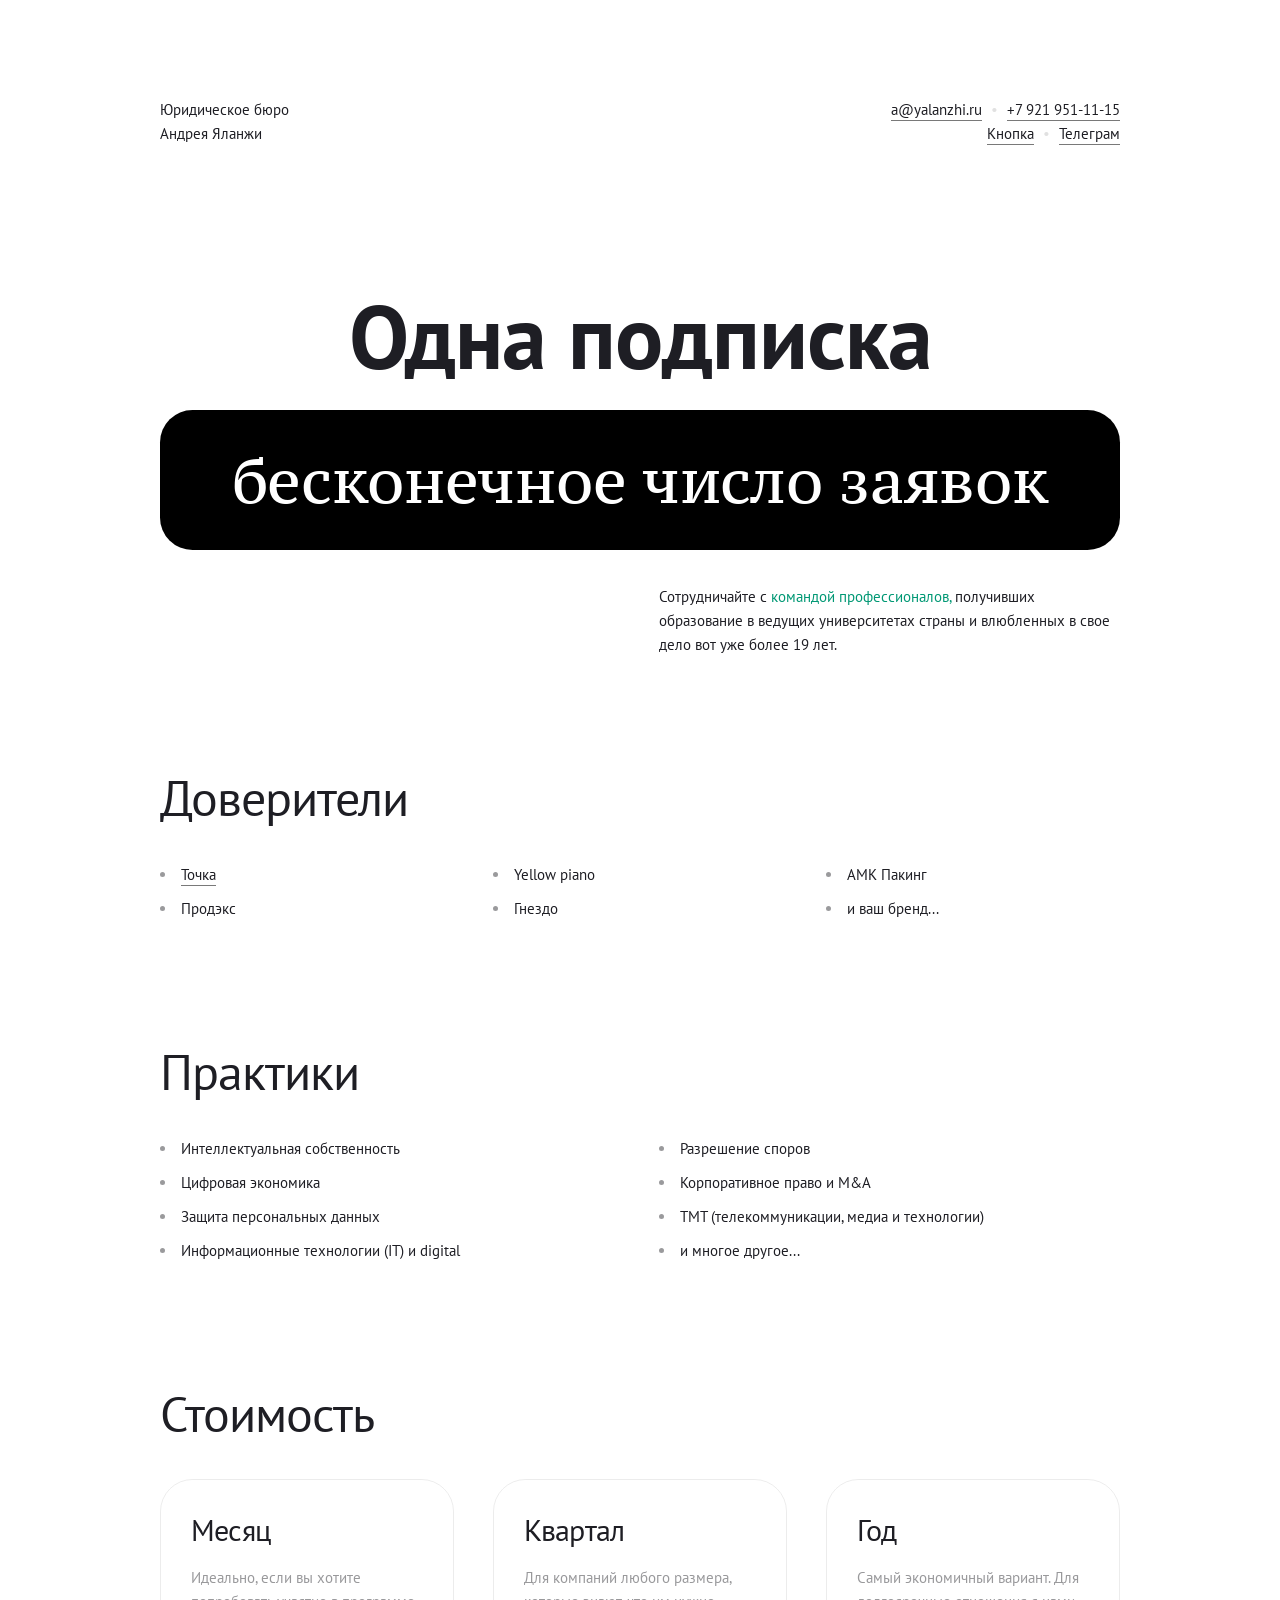
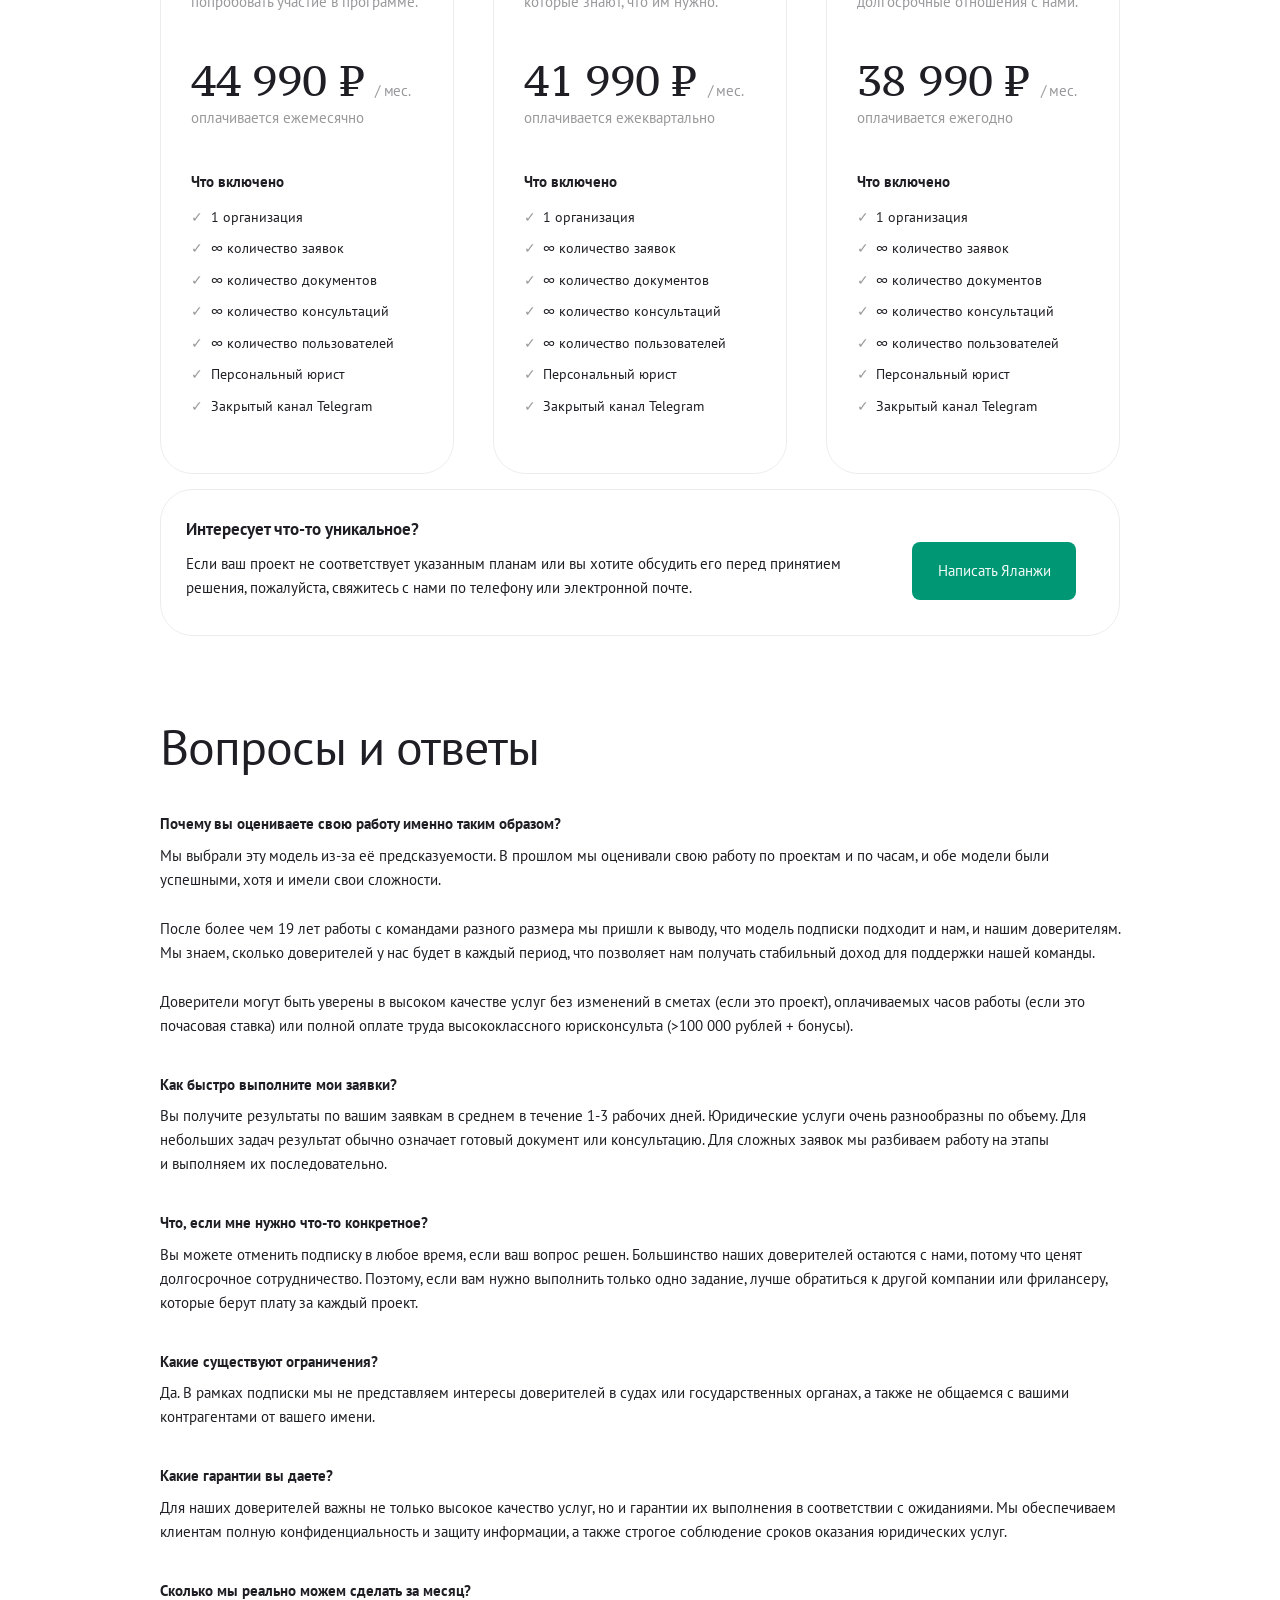
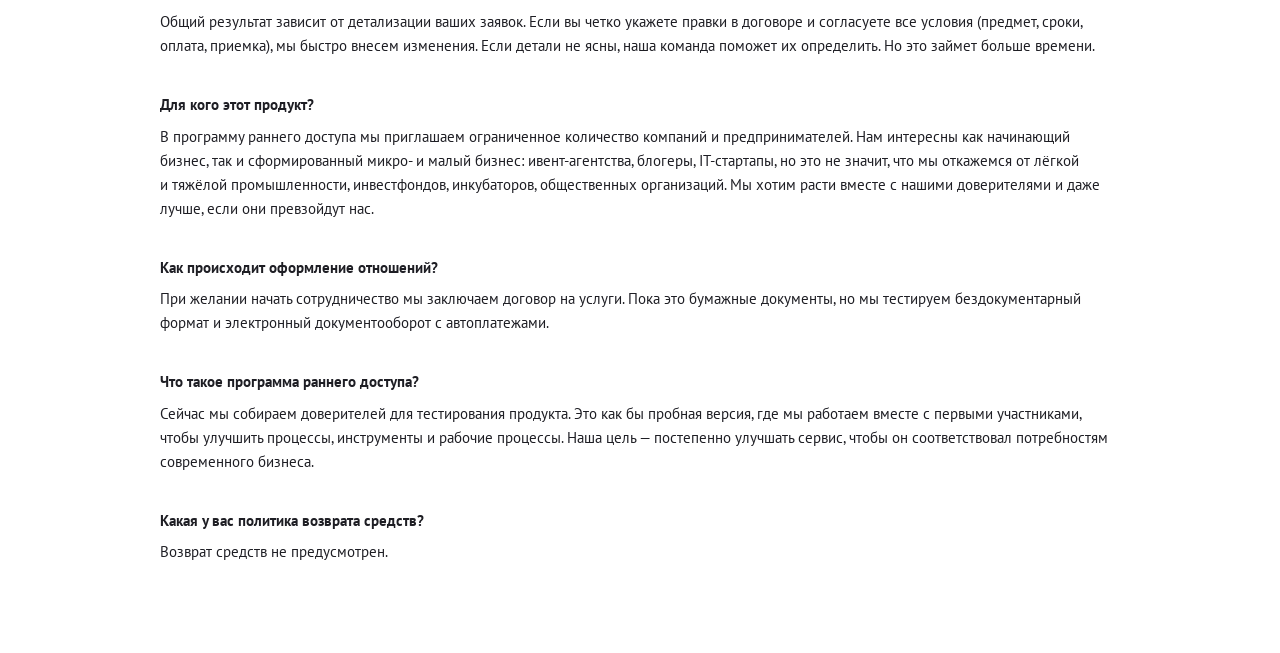
==== commit b4b9cda1: "Update index.html" ====
--- a/index.html
+++ b/index.html
@@ -42,7 +42,7 @@
                 </ul>
                 <br />
                 <ul class="inline contacts"> 
-                    <li><a href="https://www.instagram.com/ah01e/" target="_blank">Инстаграм</a></li>
+                    <li><a href="https://www.instagram.com/ah01e/" target="_blank">Кнопка</a></li>
                     <li class="separator">•</li>
                     <li><a href="https://t.me/yalanzhi" target="_blank">Телеграм</a></li>
                 </ul>
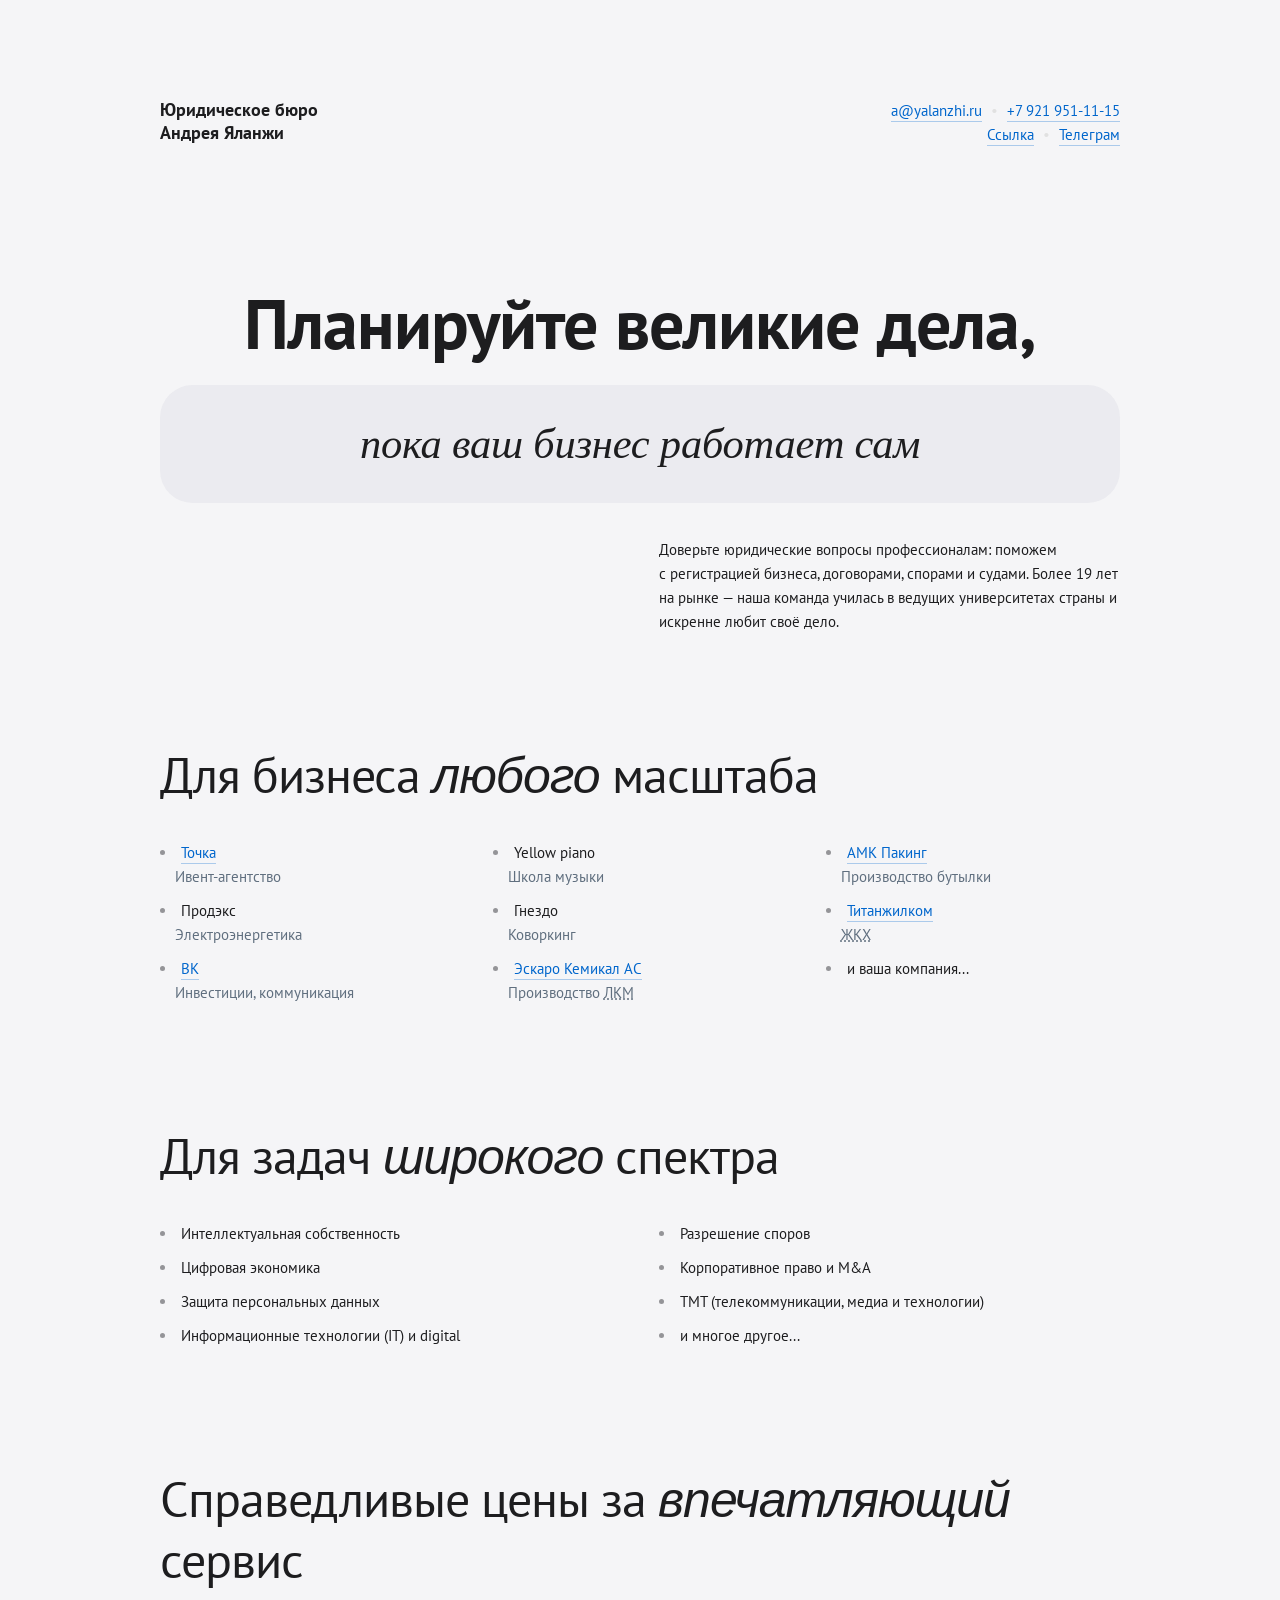
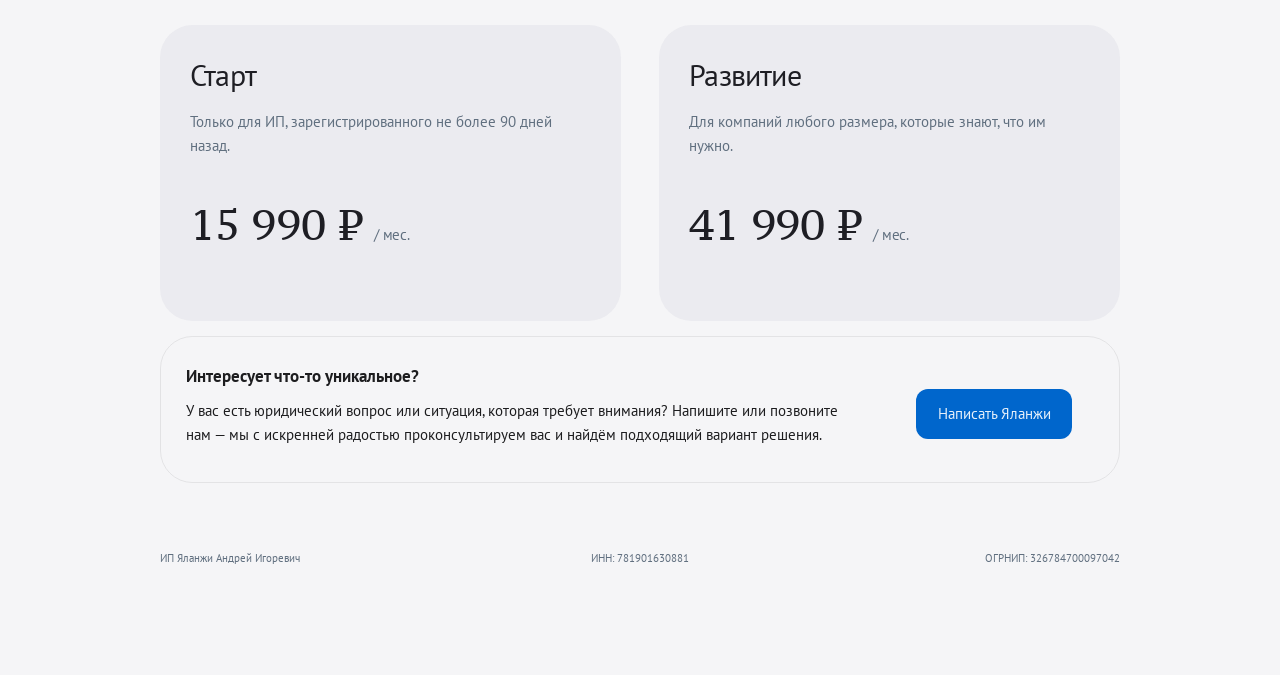
==== commit 65eb83ed: "." ====
--- a/index.html
+++ b/index.html
@@ -31,22 +31,25 @@
 <body>
     <div class="container">
         <div class="row" style="padding: 6em 0 2em;">
-            <div class="six columns">
-                <p>Юридическое бюро<br />Андрея Яланжи</p>
-            </div>
-            <div class="six columns">
-                <ul class="inline contacts"> 
-                    <li><a href="mailto:a@yalanzhi.ru">a@yalanzhi.ru</a></li>
-                    <li class="separator">•</li>
-                    <li><a href="tel:+79219511115">+7 921 951-11-15</a></li>
-                </ul>
-                <br />
-                <ul class="inline contacts"> 
-                    <li><a href="https://www.instagram.com/ah01e/" target="_blank">Кнопка</a></li>
-                    <li class="separator">•</li>
-                    <li><a href="https://t.me/yalanzhi" target="_blank">Телеграм</a></li>
-                </ul>
-                <br />
+            <div class="twelve columns">
+                <div style="display: table; width: 100%">
+                    <div style="display: table-cell; width: 30%">
+                        <p style="font-weight: bold; font-size: 1.75rem; line-height: 1.33;">Юридическое бюро<br />Андрея Яланжи</p>
+                    </div>
+                    <div style="display: table-cell; width: 70%">
+                        <ul class="inline contacts"> 
+                            <li><a href="mailto:a@yalanzhi.ru">a@yalanzhi.ru</a></li>
+                            <li class="separator">•</li>
+                            <li><a href="tel:+79219511115">+7 921 951-11-15</a></li>
+                        </ul>
+                        <br />
+                        <ul class="inline contacts"> 
+                            <li><a href="https://www.instagram.com/ah01e/" target="_blank">Ссылка</a></li>
+                            <li class="separator">•</li>
+                            <li><a href="https://t.me/yalanzhi" target="_blank">Телеграм</a></li>
+                        </ul>
+                    </div>
+                </div>
             </div>
         </div>
         <div class="row">
@@ -56,14 +59,14 @@
         </div>
         <div class="row content">
             <div class="twelve columns">
-               <h1 class="header-subscription">Одна подписка</h1>
-                <div id="scroll-container" style="background: rgba(0,0,0, 1); padding: 3.25rem; border-radius: 3.25rem;">
-                  <div style="text-align: center;"><h2 class="header-subheadline">бесконечное число заявок</h2></div>
+               <h1 class="header-subscription">Планируйте великие дела,</h1>
+                <div id="scroll-container" style="background: rgba(232,232,237,0.72); padding: 3.25rem; border-radius: 3.25rem;">
+                  <div style="text-align: center;"><h2 class="header-subheadline">пока ваш бизнес работает сам</h2></div>
                 </div>
                 <div class="row content">
                 <div class="six columns">&nbsp;</div>
                 <div class="six columns" style="margin-top: 20px">
-                <p>Сотрудничайте с <span style="color: rgba(0, 152, 116, 1.0);">командой профессионалов,</span> получивших образование в ведущих университетах страны и влюбленных в свое дело вот уже более 19 лет.</p>
+                <p>Доверьте юридические вопросы профессионалам: поможем с&nbsp;регистрацией бизнеса, договорами, спорами и судами. Более&nbsp;19 лет на рынке — наша команда училась в ведущих университетах страны и искренне любит своё дело.</p>
                 </div>
                 </div>
                </div>
@@ -75,26 +78,40 @@
         </div>
         <div class="row content">
            <div class="twelve columns">
-              <h1>Доверители</h1>
+              <h1>Для бизнеса <i>любого</i> масштаба</h1>
            </div>
         </div>
         <div class="row content">
             <div class="four columns">
                 <ul class="mdash">
-                   <li><a href="http://v-tochky.ru">Точка</a></li>
-                   <li>Продэкс</li>
+                   <li><a href="http://v-tochky.ru" target="_blank">Точка</a>
+                    <br />
+                    <span style="color: rgb(96, 111, 127);">Ивент-агентство</span>
+                   </li>
+                   <li>Продэкс<br />
+                    <span style="color: rgb(96, 111, 127);">Электроэнергетика</span></li>
+                    <li><a href="https://vk.company" target="_blank">ВК</a><br />
+                        <span style="color: rgb(96, 111, 127);">Инвестиции, коммуникация</span>
+                    </li>
                 </ul>
             </div>
             <div class="four columns">
                 <ul class="mdash">
-                    <li>Yellow piano</li>
-                    <li>Гнездо</li>
+                    <li>Yellow piano<br />
+                    <span style="color: rgb(96, 111, 127);">Школа музыки</span></li>
+                    <li>Гнездо<br />
+                    <span style="color: rgb(96, 111, 127);">Коворкинг</span></li>
+                    <li><a href="https://eskaro.ru" target="_blank">Эскаро Кемикал АС</a><br />
+                    <span style="color: rgb(96, 111, 127);">Производство <abbr title="лакокрасочные материалы">ЛКМ</abbr></span></li>
                  </ul>
             </div>
             <div class="four columns">
                 <ul class="mdash">
-                    <li>АМК Пакинг</li>
-                    <li>и ваш бренд...</li>
+                    <li><a href="https://t.me/amkpacking" target="_blank">АМК Пакинг</a><br />
+                    <span style="color: rgb(96, 111, 127);">Производство бутылки</span></li>
+                    <li><a href="https://www.titan2.ru/holding/construction/upravlyayushchaya-kompaniya/raskrytie-informatsii" target="_blank">Титанжилком</a><br />
+                    <span style="color: rgb(96, 111, 127);"><abbr title="Жилищно-коммунальное хозяйство">ЖКХ</abbr></span></li>
+                    <li>и ваша компания...</li>
                  </ul>
             </div>
         </div>
@@ -106,7 +123,7 @@
           </div>
           <div class="row content">
              <div class="twelve columns">
-                <h1>Практики</h1>
+                <h1>Для задач <i>широкого</i> спектра</h1>
              </div>
           </div>
           <div class="row content">
@@ -135,70 +152,28 @@
         </div>
         <div class="row content">
              <div class="twelve columns">
-                <h1>Стоимость</h1>
+                <h1>Справедливые цены за <i>впечатляющий</i> сервис</h1>
              </div>
           </div>
           <div class="row content">
-              <div class="four columns">
-                 <div class="card" style="padding: 3rem; border-radius: 3.25rem; border: 1px solid rgba(0, 0, 0, 0.075)">
-                  <h4 style="padding: 0; margin: 0 0 1.5rem 0; color: #1E1E24;">Месяц</h4>
-                  <p style="opacity: .45; margin: 0; ">Идеально, если вы хотите попробовать участие в программе.</p>
+              <div class="six columns">
+                 <div class="card" style="padding: 3rem; border-radius: 3.25rem; background: rgba(232,232,237,0.72)">
+                  <h4 style="padding: 0; margin: 0 0 1.5rem 0; color: #1E1E24;">Старт</h4>
+                  <p style="color: rgb(96, 111, 127); margin: 0; ">Только для ИП, зарегистрированного не более 90 дней назад.</p>
                   <div style="padding: 4rem 0;">
-                     <h2 style="color: #1E1E24;">44 990 ₽ <span style="color: #1E1E24; font-size: 1.5rem; opacity: .45">/ мес.</span></h2>
-                     <p style="opacity: .45">оплачивается ежемесячно</p>
+                     <h2 style="color: #1E1E24;">15 990 ₽ <span style="color: rgb(96, 111, 127); font-size: 1.5rem;">/ мес.</span></h2>
                   </div>
-                  <p style="margin-bottom: 1.25rem;"><b>Что включено</b></p>
-                  <ul class="checkmark">
-                     <li>1 организация</li> 
-                     <li>&infin; количество заявок</li>
-                     <li>&infin; количество документов</li>
-                     <li>&infin; количество консультаций</li>
-                     <li>&infin; количество пользователей</li>
-                     <li>Персональный юрист</li>
-                     <li>Закрытый канал Telegram</li>
-                  </ul>
-                 </div>
-              </div>
-              <div class="four columns">
-                   <div class="card" style="padding: 3rem; border-radius: 3.25rem; border: 1px solid rgba(0, 0, 0, 0.075)">
-                    <h4 style="padding: 0; margin: 0 0 1.5rem 0; color: #1E1E24;">Квартал</h4>
-                    <p style="opacity: .45; margin: 0; ">Для компаний любого размера, которые знают, что им нужно.</p>
+              </div>
+              </div>
+              <div class="six columns">
+                   <div class="card" style="padding: 3rem; border-radius: 3.25rem; background: rgba(232,232,237,0.72)">
+                    <h4 style="padding: 0; margin: 0 0 1.5rem 0; color: #1E1E24;">Развитие</h4>
+                    <p style="color: rgb(96, 111, 127); margin: 0; ">Для компаний любого размера, которые знают, что им нужно.</p>
                     <div style="padding: 4rem 0;">
-                       <h2 style="color: #1E1E24;">41 990 ₽ <span style="color: #1E1E24; font-size: 1.5rem; opacity: .45">/ мес.</span></h2>
-                       <p style="opacity: .45">оплачивается ежеквартально</p>
-                    </div>
-                    <p style="margin-bottom: 1.25rem;"><b>Что включено</b></p>
-                    <ul class="checkmark">
-                        <li>1 организация</li> 
-                        <li>&infin; количество заявок</li>
-                        <li>&infin; количество документов</li>
-                        <li>&infin; количество консультаций</li>
-                        <li>&infin; количество пользователей</li>
-                        <li>Персональный юрист</li>
-                        <li>Закрытый канал Telegram</li>
-                    </ul>
-                   </div>
-                </div>
-                <div class="four columns">
-                     <div class="card" style="padding: 3rem; border-radius: 3.25rem; border: 1px solid rgba(0, 0, 0, 0.075)">
-                      <h4 style="padding: 0; margin: 0 0 1.5rem 0; color: #1E1E24;">Год</h4>
-                      <p style="opacity: .45; margin: 0;">Самый экономичный вариант. Для долгосрочные отношения с нами.</p>
-                      <div style="padding: 4rem 0;">
-                           <h2 style="color: #1E1E24;">38 990 ₽ <span style="color: #1E1E24; font-size: 1.5rem; opacity: .45">/ мес.</span></h2>
-                           <p style="opacity: .45">оплачивается ежегодно</p>
-                        </div>
-                      <p style="margin-bottom: 1.25rem;"><b>Что включено</b></p>
-                      <ul class="checkmark">
-                         <li>1 организация</li> 
-                         <li>&infin; количество заявок</li>
-                         <li>&infin; количество документов</li>
-                         <li>&infin; количество консультаций</li>
-                         <li>&infin; количество пользователей</li>
-                         <li>Персональный юрист</li>
-                         <li>Закрытый канал Telegram</li>
-                      </ul>
-                     </div>
-                  </div>
+                       <h2 style="color: #1E1E24;">41 990 ₽ <span style="color: rgb(96, 111, 127); font-size: 1.5rem;">/ мес.</span></h2>
+                    </div>
+                    </div>
+                </div>
           </div>
             <div class="row">
               <div class="twelve columns" style="padding: 2.5rem; border-radius: 3.25rem; border: 1px solid rgba(0, 0, 0, 0.075)">
@@ -210,7 +185,7 @@
 
                 <div class="row">
                     <div class="nine columns">
-                         <p style="margin: 1rem 0">Если ваш проект не&nbsp;соответствует указанным планам или вы&nbsp;хотите обсудить его перед принятием решения, пожалуйста, свяжитесь с&nbsp;нами по&nbsp;телефону или электронной почте.</p>
+                         <p style="margin: 1rem 0">У вас есть юридический вопрос или ситуация, которая требует внимания? Напишите или позвоните нам — мы с искренней радостью проконсультируем вас и найдём подходящий вариант решения.</p>
                     </div>
                     <div class="three columns">
                         <center><a class="link-button" href="https://t.me/yalanzhi">Написать Яланжи</a></center>
@@ -224,79 +199,20 @@
                    <hr />
                </div>
            </div>
-           <div class="row content">
-               <div class="twelve columns">
-                  <h1>Вопросы и ответы</h1>
+           <div class="row" style="color: rgb(96, 111, 127); font-size: 75%; padding-bottom: 10rem;">
+            <div class="twelve columns">
+                <div style="display: table; width: 100%;">
+                    <div style="display: table-cell; width: 33.33333333333%;">
+                        ИП Яланжи Андрей Игоревич
+                    </div>
+                    <div style="display: table-cell; width: 33.33333333333%; text-align: center;">
+                        ИНН: 781901630881
+                    </div>
+                    <div style="display: table-cell; width: width: 33.33333333333%; text-align: right;">
+                        ОГРНИП: 326784700097042
+                    </div>
                </div>
-            </div>
-            <div class="row content">
-               <div class="twelve columns">
-                  <p style="margin-bottom: .75rem;"><b>Почему вы оцениваете свою работу именно таким образом?</b></p>
-                  <p>Мы&nbsp;выбрали эту модель из-за её&nbsp;предсказуемости. В&nbsp;прошлом мы&nbsp;оценивали свою работу по&nbsp;проектам и&nbsp;по&nbsp;часам, и&nbsp;обе модели были успешными, хотя и&nbsp;имели свои сложности.</p>
-                  <p>После более чем 19&nbsp;лет работы с&nbsp;командами разного размера мы&nbsp;пришли к&nbsp;выводу, что модель подписки подходит и&nbsp;нам, и&nbsp;нашим доверителям. Мы&nbsp;знаем, сколько доверителей у&nbsp;нас будет в&nbsp;каждый период, что позволяет нам получать стабильный доход для поддержки нашей команды.</p>
-                  <p>Доверители могут быть уверены в&nbsp;высоком качестве услуг без изменений в&nbsp;сметах (если это проект), оплачиваемых часов работы (если это почасовая ставка) или полной оплате труда высококлассного юрисконсульта (&gt;100&nbsp;000 рублей + бонусы).</p>
-               </div>
-            </div>
-            <div class="row content">
-               <div class="twelve columns">
-                  <p style="margin-top: 2rem; margin-bottom: .75rem;"><b>Как быстро выполните мои заявки?</b></p>
-                  <p>Вы&nbsp;получите результаты по&nbsp;вашим заявкам в&nbsp;среднем в&nbsp;течение 1-3 рабочих дней. Юридические услуги очень разнообразны по&nbsp;объему. Для небольших задач результат обычно означает готовый документ или консультацию. Для сложных заявок мы&nbsp;разбиваем работу на&nbsp;этапы и&nbsp;выполняем их&nbsp;последовательно.</p>
-               </div>
-            </div>
-            <div class="row content">
-               <div class="twelve columns">
-                  <p style="margin-top: 2rem; margin-bottom: .75rem;"><b>Что, если мне нужно что-то конкретное?</b></p>
-                  <p>Вы&nbsp;можете отменить подписку в&nbsp;любое время, если ваш вопрос решен. Большинство наших доверителей остаются с&nbsp;нами, потому что ценят долгосрочное сотрудничество. Поэтому, если вам нужно выполнить только одно задание, лучше обратиться к&nbsp;другой компании или фрилансеру, которые берут плату за&nbsp;каждый проект.</p>
-               </div>
-            </div>
-            <div class="row content">
-               <div class="twelve columns">
-                  <p style="margin-top: 2rem; margin-bottom: .75rem;"><b>Какие существуют ограничения?</b></p>
-                  <p>Да. В&nbsp;рамках подписки мы&nbsp;не&nbsp;представляем интересы доверителей в&nbsp;судах или государственных органах, а&nbsp;также не&nbsp;общаемся с&nbsp;вашими контрагентами от&nbsp;вашего имени.</p>
-               </div>
-            </div>
-            <div class="row content">
-               <div class="twelve columns">
-                  <p style="margin-top: 2rem; margin-bottom: .75rem;"><b>Какие гарантии вы даете?</b></p>
-                  <p>Для наших доверителей важны не&nbsp;только высокое качество услуг, но&nbsp;и&nbsp;гарантии их&nbsp;выполнения в&nbsp;соответствии с&nbsp;ожиданиями. Мы&nbsp;обеспечиваем клиентам полную конфиденциальность и&nbsp;защиту информации, а&nbsp;также строгое соблюдение сроков оказания юридических услуг.</p>
-               </div>
-            </div>
-            <div class="row content">
-               <div class="twelve columns">
-                  <p style="margin-top: 2rem; margin-bottom: .75rem;"><b>Сколько мы реально можем сделать за месяц?</b></p>
-                  <p>Общий результат зависит от&nbsp;детализации ваших заявок. Если вы&nbsp;четко укажете правки в&nbsp;договоре и&nbsp;согласуете все условия (предмет, сроки, оплата, приемка), мы&nbsp;быстро внесем изменения. Если детали не&nbsp;ясны, наша команда поможет их&nbsp;определить. Но&nbsp;это займет больше времени.</p>
-               </div>
-            </div>
-            <div class="row content">
-               <div class="twelve columns">
-                  <p style="margin-top: 2rem; margin-bottom: .75rem;"><b>Для кого этот продукт?</b></p>
-                  <p>В&nbsp;программу раннего доступа мы&nbsp;приглашаем ограниченное количество компаний и&nbsp;предпринимателей. Нам интересны как начинающий бизнес, так и&nbsp;сформированный микро- и&nbsp;малый бизнес: ивент-агентства, блогеры, IT-стартапы, но&nbsp;это не&nbsp;значит, что мы&nbsp;откажемся от&nbsp;лёгкой и&nbsp;тяжёлой промышленности, инвестфондов, инкубаторов, общественных организаций. Мы&nbsp;хотим расти вместе с&nbsp;нашими доверителями и&nbsp;даже лучше, если они превзойдут нас.</p>
-               </div>
-            </div>
-            <div class="row content">
-               <div class="twelve columns">
-                  <p style="margin-top: 2rem; margin-bottom: .75rem;"><b>Как происходит оформление отношений?</b></p>
-                  <p>При желании начать сотрудничество мы&nbsp;заключаем договор на&nbsp;услуги. Пока это бумажные документы, но&nbsp;мы&nbsp;тестируем бездокументарный формат и&nbsp;электронный документооборот с&nbsp;автоплатежами.</p>
-               </div>
-            </div>
-            <div class="row content">
-               <div class="twelve columns">
-                  <p style="margin-top: 2rem; margin-bottom: .75rem;"><b>Что такое программа раннего доступа?</b></p>
-                  <p>Сейчас мы&nbsp;собираем доверителей для тестирования продукта. Это как&nbsp;бы пробная версия, где мы&nbsp;работаем вместе с&nbsp;первыми участниками, чтобы улучшить процессы, инструменты и&nbsp;рабочие процессы. Наша цель&nbsp;&mdash; постепенно улучшать сервис, чтобы он&nbsp;соответствовал потребностям современного бизнеса.</p>
-               </div>
-            </div>
-            <div class="row content">
-               <div class="twelve columns">
-                  <p style="margin-top: 2rem; margin-bottom: .75rem;"><b>Какая у вас политика возврата средств?</b></p>
-                  <p>Возврат средств не&nbsp;предусмотрен.</p>
-               </div>
-            </div>
-            <div class="row">
-                  <div class="twelve columns">
-                      <hr />
-                  </div>
-              </div>
-          </div>
+           </div>
     </div>
 </div>
 </body>
--- a/css/skeleton.css
+++ b/css/skeleton.css
@@ -125,7 +125,9 @@
   line-height: 1.6;
   font-weight: 400;
   font-family: "Raleway", "HelveticaNeue", "Helvetica Neue", Helvetica, Arial, sans-serif;
-  color: #1E1E24; }
+  color: rgb(29, 29, 31);
+  background-color: rgb(245, 245, 247);
+}
 
 
 /* Typography
@@ -158,13 +160,15 @@
 /* Links
 –––––––––––––––––––––––––––––––––––––––––––––––––– */
 a {
-  color: #1E1E24;
+  color: rgba(0, 102, 204);
   text-decoration: none;
-  border-bottom: 1px solid rgba(33, 33, 33, 0.6);
+  border-bottom: 1px solid rgba(0, 102, 204, 0.3);
   padding-bottom: 1px;
   }
 a:hover {
-  color: rgba(0, 0, 0, 0.6); }
+  color: rgba(0, 31, 63, 1);
+  border-bottom: 1px solid rgba(0, 31, 63, 0.3);
+}
 
 
 /* Buttons
--- a/css/style.css
+++ b/css/style.css
@@ -13,6 +13,7 @@
     margin: 0;
     padding:0;
     display: inline-block;
+    float: right;
 }
 
 ul.inline li {
@@ -56,7 +57,11 @@
 }
 
 ul.mdash {
-list-style: disc inside; }
+  list-style: disc inside;
+  margin-left: 0;
+  padding-left: 1em;
+  text-indent: -1em;
+}
 
 ul.mdash li::marker {
   color: rgba(30, 30, 36, 0.45);
@@ -67,16 +72,22 @@
 }
 
 .contacts {
-  float: right;
+  /*float: right;*/
 }
 
 .header-subscription {
-  text-align: center; font-weight: bold; font-size: 9.0rem; line-height: 1.2;  letter-spacing: -.1rem;
+  text-align: center;
+  font-weight: bold;
+  font-size: 7.0rem;
+  line-height: 1.2;
+  letter-spacing: -.1rem;
 }
 
 .header-subheadline {
-  color: #fff;
-  font-size: 6rem;
+  /*color: #fff;*/
+  font-size: 4.25rem;
+  font-style: italic;
+
 }
 
 @media (min-width: 100px) and (max-width: 810px) {
@@ -89,25 +100,24 @@
   }
   
   .header-subheadline {
-    color: #fff;
     font-size: 3.5rem;
   }
 }
 
 a.link-button {
   border: 1px solid transparent;
-  background-color: rgba(0, 152, 116, 1.0);
-  color: rgba(255, 255, 255, .95);
-  padding: 16px;
-  border-radius: 8px;
+  background-color: rgba(0, 102, 204);
+  color: rgba(255, 255, 255, .9);
+  padding: 12px;
+  border-radius: 12px;
 }
 
 a.link-button:hover {
-  background-color: #19a281;
+  background-color: rgba(0, 31, 63, 1);
 }
 
 a.link-button:active {
-  background-color: #008868;
+  background-color: rgba(0, 102, 204);
 }
 
 @media (min-width: 100px) {
@@ -123,4 +133,34 @@
   a.link-button {
     margin: 0;
   }
+}
+
+/* Larger than phablet (also point when grid becomes active) */
+@media (min-width: 550px) and (max-width: 749px) {
+  .header-subscription {
+  font-size: 4.55rem;
+}
+
+.header-subheadline {
+  font-size: 2.55rem;
+  }
+
+  .card:last-of-type {
+    margin-top: 2rem;
+  }
+}
+
+/* Larger than tablet */
+@media (min-width: 750px) and (max-width: 999px) {
+  .header-subscription {
+  font-size: 5.55rem;
+}
+
+.header-subheadline {
+  font-size: 3.25rem;
+  }
+
+  .card:last-of-type {
+    margin-top: 2rem;
+  }
 }
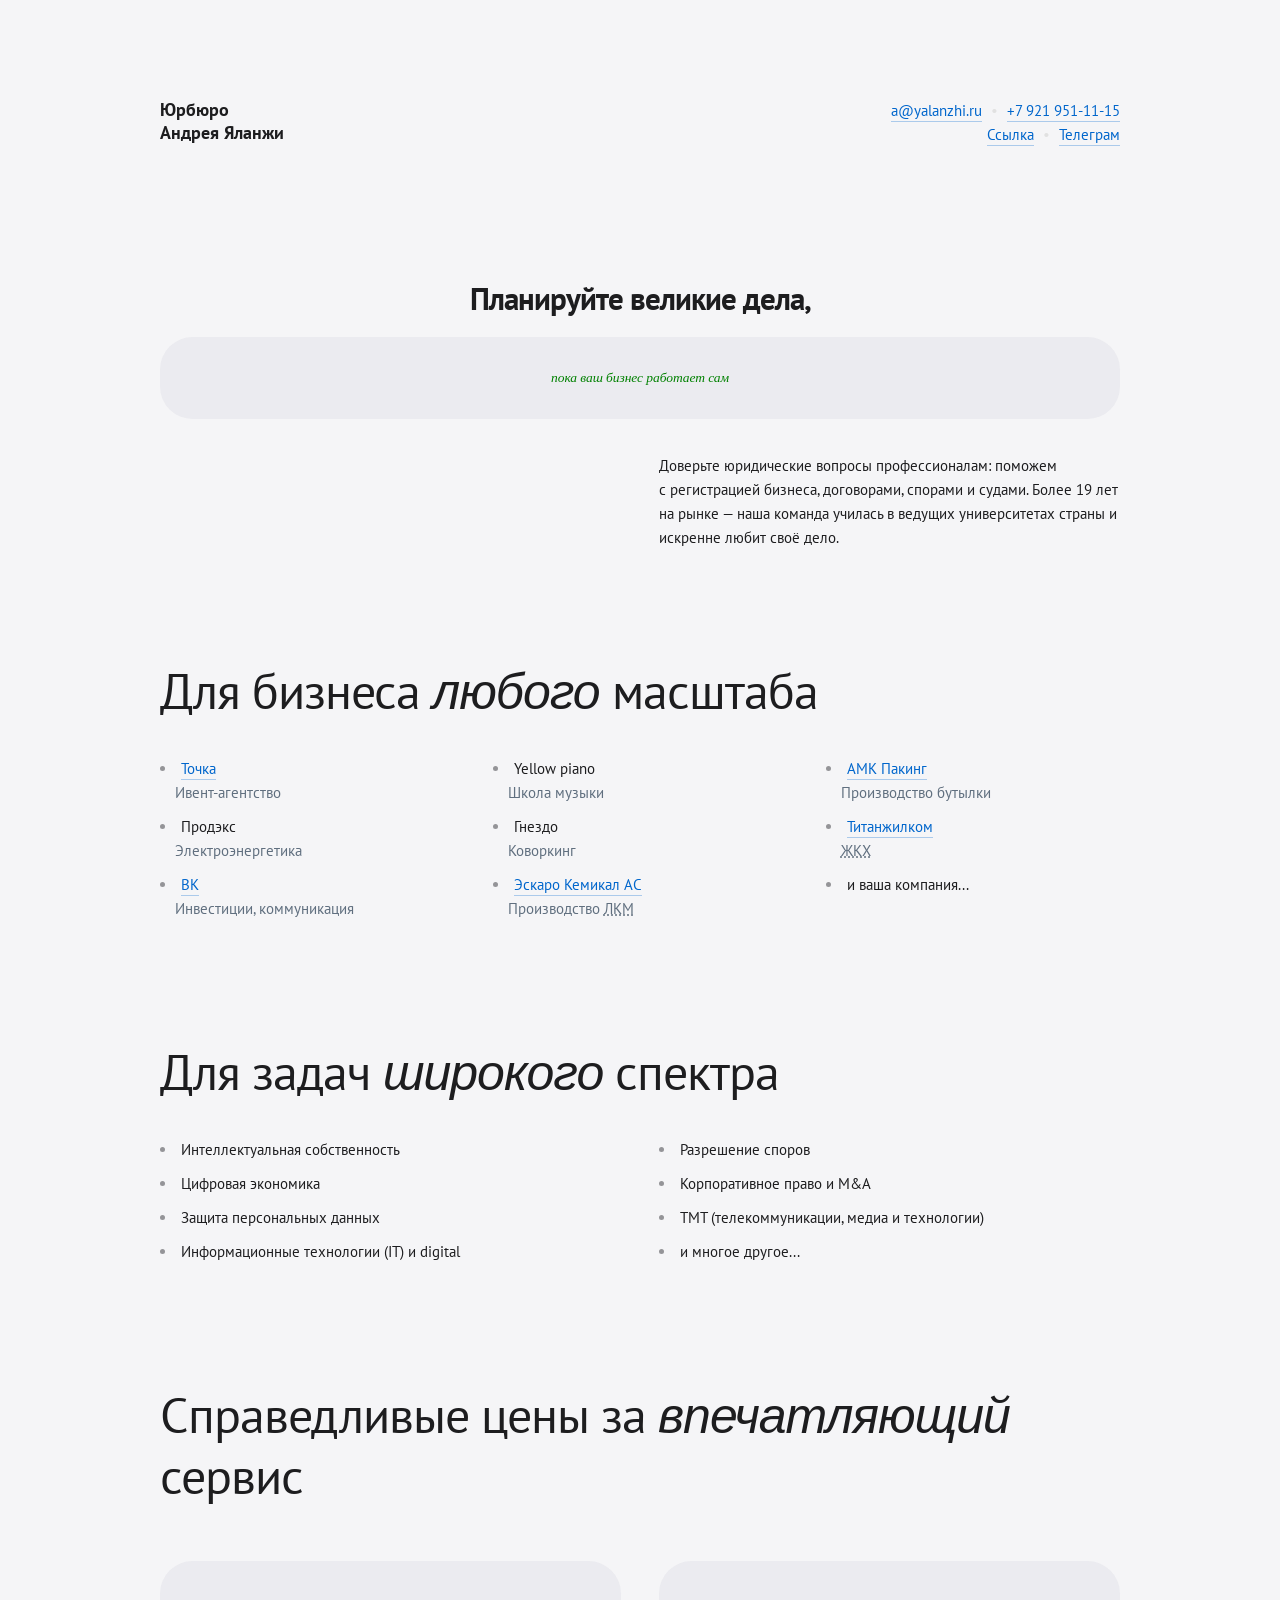
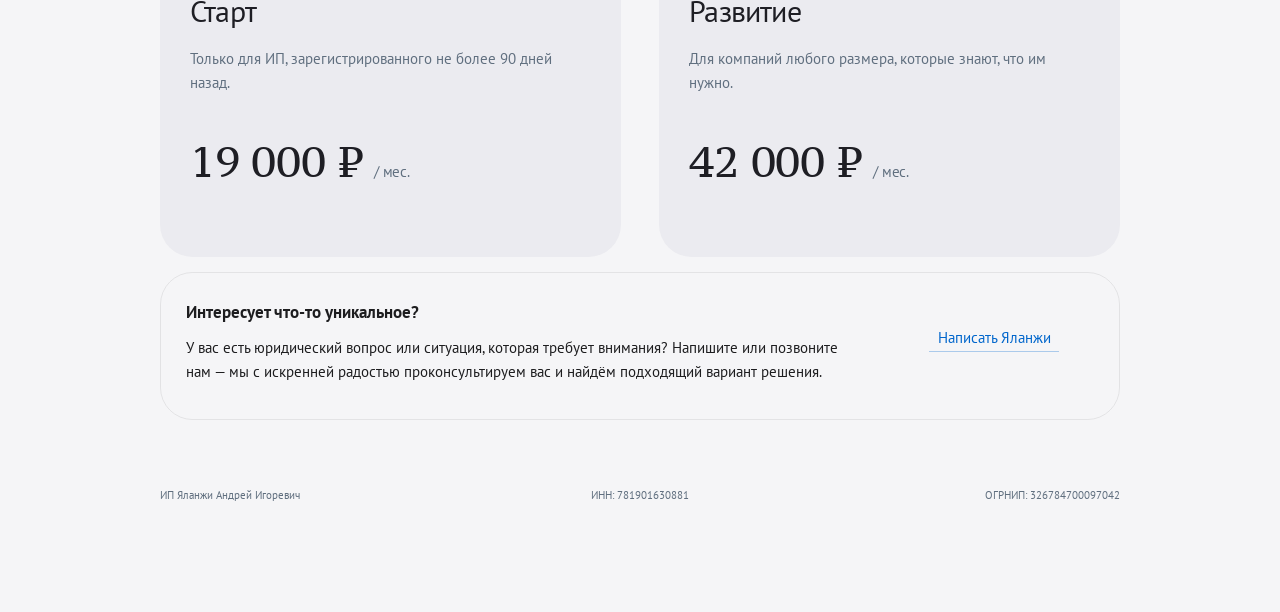
==== commit 58e55251: "." ====
--- a/index.html
+++ b/index.html
@@ -34,16 +34,17 @@
             <div class="twelve columns">
                 <div style="display: table; width: 100%">
                     <div style="display: table-cell; width: 30%">
-                        <p style="font-weight: bold; font-size: 1.75rem; line-height: 1.33;">Юридическое бюро<br />Андрея Яланжи</p>
+                        <p class="logo">Юридическое бюро<br />Андрея Яланжи</p>
+                        <p class="logo-sm">Юрбюро<br />Андрея Яланжи</p>
                     </div>
                     <div style="display: table-cell; width: 70%">
                         <ul class="inline contacts"> 
                             <li><a href="mailto:a@yalanzhi.ru">a@yalanzhi.ru</a></li>
-                            <li class="separator">•</li>
+                            <li class="separator first">•</li>
                             <li><a href="tel:+79219511115">+7 921 951-11-15</a></li>
                         </ul>
                         <br />
-                        <ul class="inline contacts"> 
+                        <ul class="inline"> 
                             <li><a href="https://www.instagram.com/ah01e/" target="_blank">Ссылка</a></li>
                             <li class="separator">•</li>
                             <li><a href="https://t.me/yalanzhi" target="_blank">Телеграм</a></li>
@@ -161,7 +162,7 @@
                   <h4 style="padding: 0; margin: 0 0 1.5rem 0; color: #1E1E24;">Старт</h4>
                   <p style="color: rgb(96, 111, 127); margin: 0; ">Только для ИП, зарегистрированного не более 90 дней назад.</p>
                   <div style="padding: 4rem 0;">
-                     <h2 style="color: #1E1E24;">15 990 ₽ <span style="color: rgb(96, 111, 127); font-size: 1.5rem;">/ мес.</span></h2>
+                     <h2 style="color: #1E1E24;">19 000 ₽ <span style="color: rgb(96, 111, 127); font-size: 1.5rem;">/ мес.</span></h2>
                   </div>
               </div>
               </div>
@@ -170,7 +171,7 @@
                     <h4 style="padding: 0; margin: 0 0 1.5rem 0; color: #1E1E24;">Развитие</h4>
                     <p style="color: rgb(96, 111, 127); margin: 0; ">Для компаний любого размера, которые знают, что им нужно.</p>
                     <div style="padding: 4rem 0;">
-                       <h2 style="color: #1E1E24;">41 990 ₽ <span style="color: rgb(96, 111, 127); font-size: 1.5rem;">/ мес.</span></h2>
+                       <h2 style="color: #1E1E24;">42 000 ₽ <span style="color: rgb(96, 111, 127); font-size: 1.5rem;">/ мес.</span></h2>
                     </div>
                     </div>
                 </div>
--- a/css/style.css
+++ b/css/style.css
@@ -14,6 +14,15 @@
     padding:0;
     display: inline-block;
     float: right;
+}
+
+.logo {
+  font-weight: bold; font-size: 1.75rem; line-height: 1.33;
+}
+
+.logo-sm {
+  font-weight: bold; font-size: 1.75rem; line-height: 1.33;
+  display: none;
 }
 
 ul.inline li {
@@ -90,18 +99,41 @@
 
 }
 
-@media (min-width: 100px) and (max-width: 810px) {
-  .contacts {
-    float: none;
-  }
+@media (min-width: 100px) {
+  .logo {
+    display: none;
+  }
+
+  .logo-sm {
+    display: block;
+  }
+
+ .header-subscription {
+  font-size: 3.05rem;
+}
+
+.header-subheadline {
+  color: green;
+  font-size: 1.35rem;
+  }
+
+  .card:last-of-type {
+    margin-top: 2rem;
+  }
+
+  ul.contacts li {
+    display: block;
+    text-align: right;
+  }
+
+  li.separator.first {
+    display: none;
+  }
+
   
-  .header-subscription {
-    font-size: 7.0rem;
-  }
-  
-  .header-subheadline {
-    font-size: 3.5rem;
-  }
+
+}
+
 }
 
 a.link-button {
@@ -135,8 +167,32 @@
   }
 }
 
+@media (min-width: 389px) {
+ ul.contacts li {
+     display: inline;
+  }
+
+  ul.inline li {
+     display: inline !important;
+  }
+
+
+
+  li.separator.first {
+    display: block;
+  }
+}
 /* Larger than phablet (also point when grid becomes active) */
 @media (min-width: 550px) and (max-width: 749px) {
+ ul.contacts li {
+    display: inline;
+    text-align: left;
+  }
+
+  li.separator.first {
+    display: block;
+  }
+
   .header-subscription {
   font-size: 4.55rem;
 }
@@ -147,6 +203,14 @@
 
   .card:last-of-type {
     margin-top: 2rem;
+  }
+
+  .logo {
+    display: block;
+  }
+
+  .logo-sm {
+    display: none;
   }
 }
 
@@ -163,4 +227,12 @@
   .card:last-of-type {
     margin-top: 2rem;
   }
+
+  .logo {
+    display: block;
+  }
+
+  .logo-sm {
+    display: none;
+  }
 }
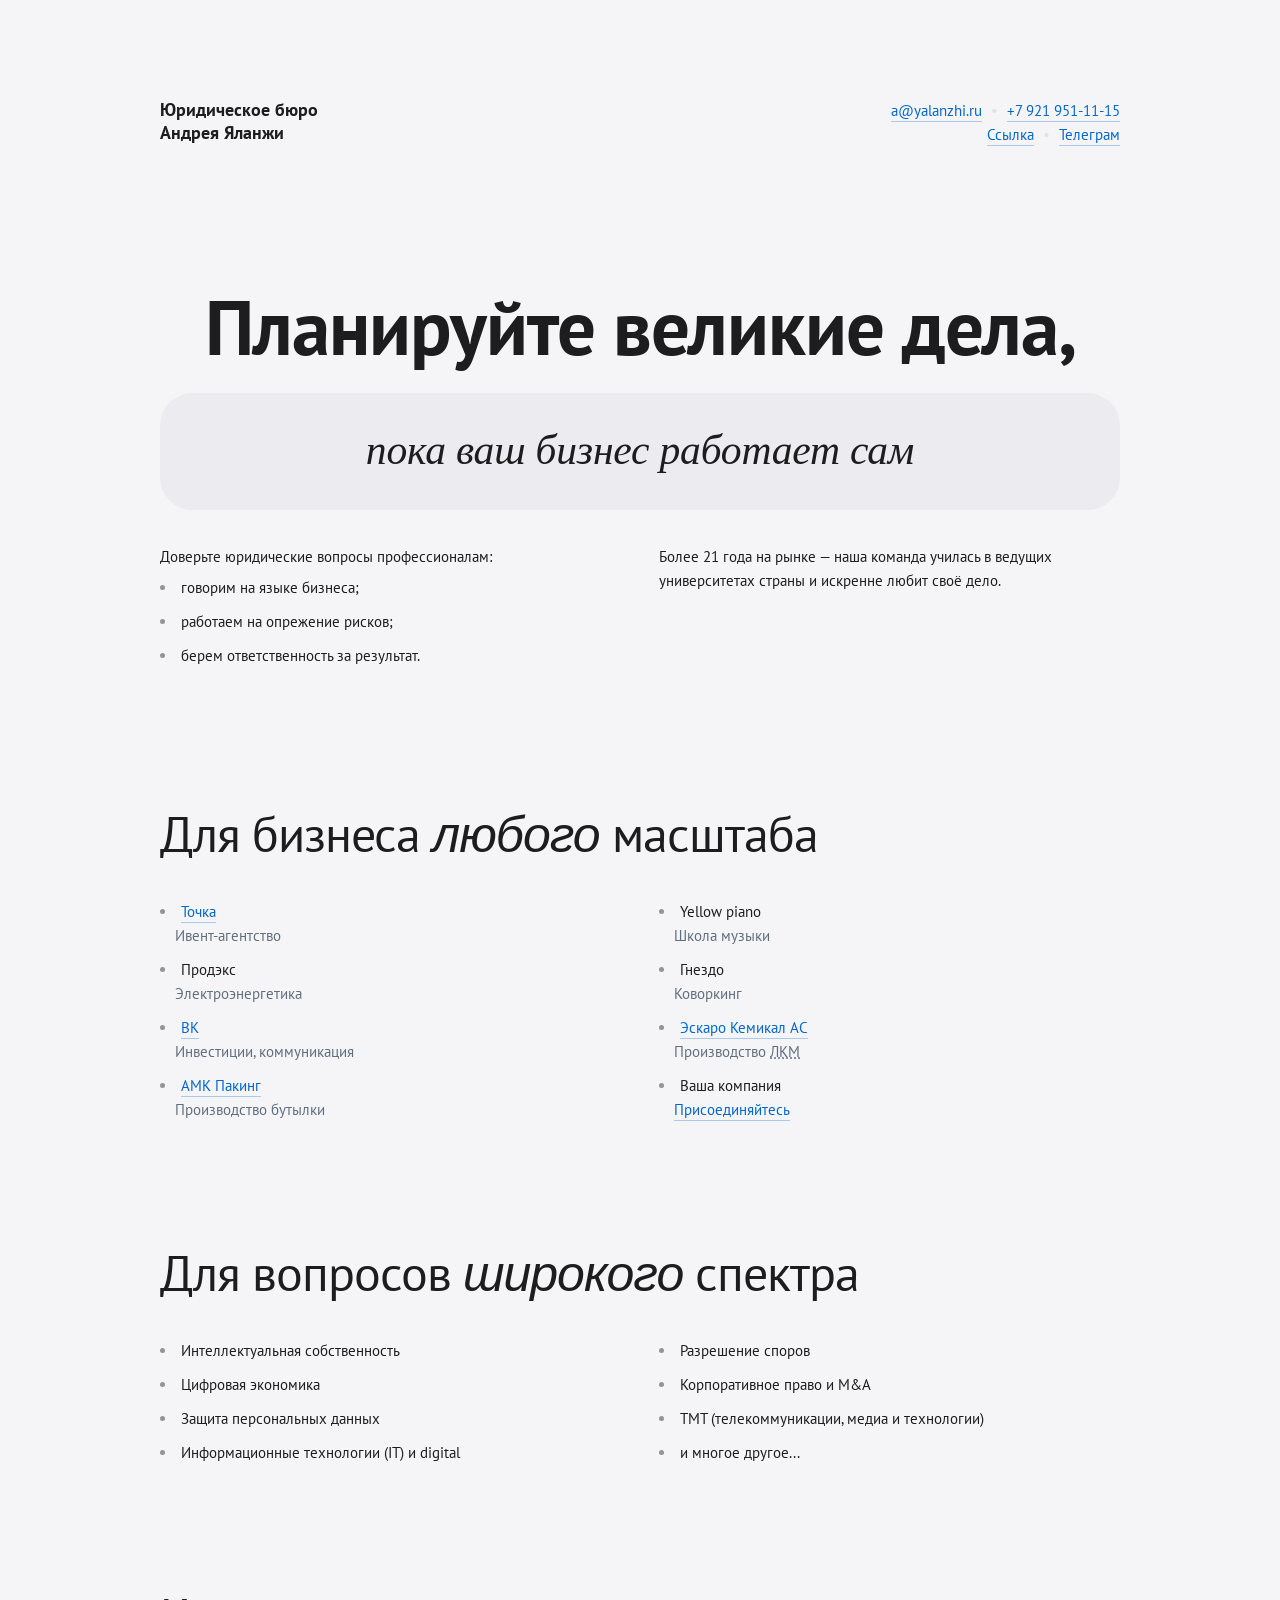
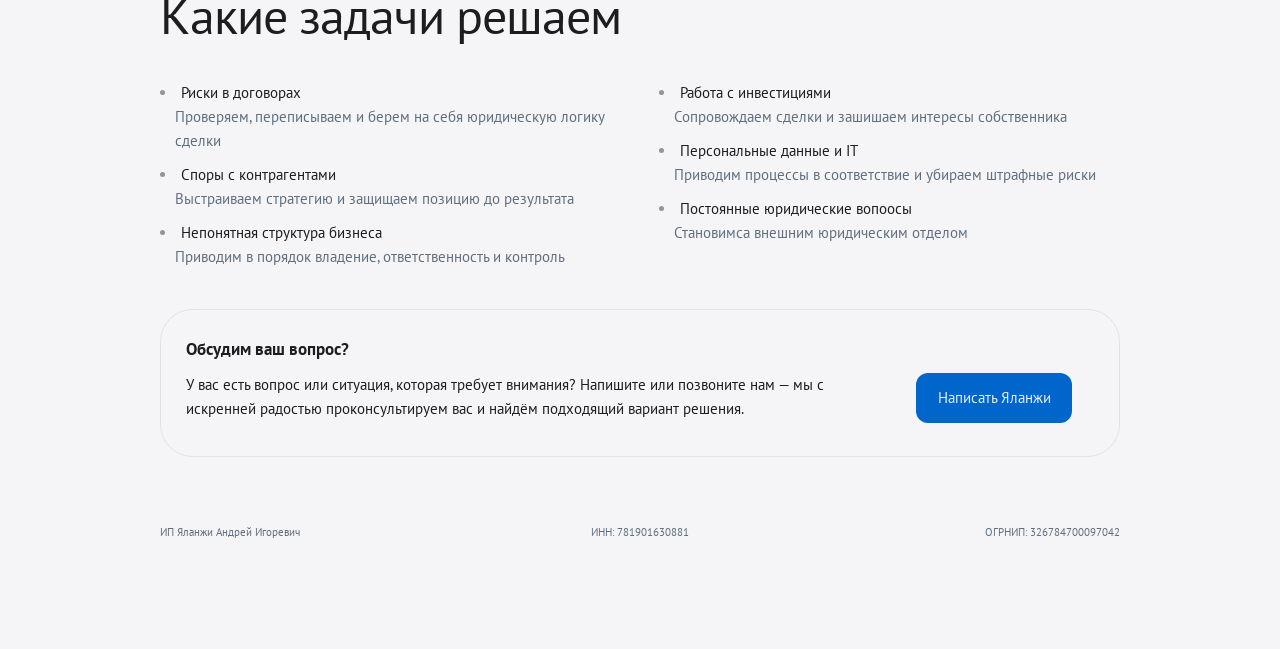
==== commit c102e826: "Update index.html" ====
--- a/index.html
+++ b/index.html
@@ -16,9 +16,6 @@
 </script>
 <noscript><div><img src="https://mc.yandex.ru/watch/98733668" style="position:absolute; left:-9999px;" alt="" /></div></noscript>
 <meta charset="utf-8">
-<link rel="icon" type="image/svg+xml" href="images/favicon.svg">
-<link rel="icon" href="images/favicon.ico" type="image/x-icon">
-<link rel="mask-icon" href="images/favicon.svg" color="#86868b">
 <meta name="description" content="Юридические услуги начинающим предпринимателям, микро и малому бизнесу, ивент-агентствам, IT-стартапы и блогерам. Помощь в проведении переговоров, подготовка проектов договоров и претензий, медиаторская деятельность по внесудебному разрешению конфликтов.">
 <title>Юридическое бюро Андрея Яланжи</title>
 <meta name="viewport" content="width=device-width, initial-scale=1">
@@ -65,9 +62,16 @@
                   <div style="text-align: center;"><h2 class="header-subheadline">пока ваш бизнес работает сам</h2></div>
                 </div>
                 <div class="row content">
-                <div class="six columns">&nbsp;</div>
                 <div class="six columns" style="margin-top: 20px">
-                <p>Доверьте юридические вопросы профессионалам: поможем с&nbsp;регистрацией бизнеса, договорами, спорами и судами. Более&nbsp;19 лет на рынке — наша команда училась в ведущих университетах страны и искренне любит своё дело.</p>
+                    <p style="margin-bottom: 0.5em;">Доверьте юридические вопросы профессионалам:</p>
+                    <ul class="mdash">
+                        <li>говорим на языке бизнеса;</li>
+                        <li>работаем на опрежение рисков;</li>
+                        <li>берем ответственность за результат.</li>
+                    </ul>
+                </div>
+                <div class="six columns" style="margin-top: 20px">
+                    <p>Более&nbsp;21 года на рынке — наша команда училась в ведущих университетах страны и искренне любит своё дело.</p>
                 </div>
                 </div>
                </div>
@@ -83,7 +87,7 @@
            </div>
         </div>
         <div class="row content">
-            <div class="four columns">
+            <div class="six columns">
                 <ul class="mdash">
                    <li><a href="http://v-tochky.ru" target="_blank">Точка</a>
                     <br />
@@ -94,9 +98,11 @@
                     <li><a href="https://vk.company" target="_blank">ВК</a><br />
                         <span style="color: rgb(96, 111, 127);">Инвестиции, коммуникация</span>
                     </li>
+                    <li><a href="https://t.me/amkpacking" target="_blank">АМК Пакинг</a><br />
+                    <span style="color: rgb(96, 111, 127);">Производство бутылки</span></li>
                 </ul>
             </div>
-            <div class="four columns">
+            <div class="six columns">
                 <ul class="mdash">
                     <li>Yellow piano<br />
                     <span style="color: rgb(96, 111, 127);">Школа музыки</span></li>
@@ -104,15 +110,8 @@
                     <span style="color: rgb(96, 111, 127);">Коворкинг</span></li>
                     <li><a href="https://eskaro.ru" target="_blank">Эскаро Кемикал АС</a><br />
                     <span style="color: rgb(96, 111, 127);">Производство <abbr title="лакокрасочные материалы">ЛКМ</abbr></span></li>
-                 </ul>
-            </div>
-            <div class="four columns">
-                <ul class="mdash">
-                    <li><a href="https://t.me/amkpacking" target="_blank">АМК Пакинг</a><br />
-                    <span style="color: rgb(96, 111, 127);">Производство бутылки</span></li>
-                    <li><a href="https://www.titan2.ru/holding/construction/upravlyayushchaya-kompaniya/raskrytie-informatsii" target="_blank">Титанжилком</a><br />
-                    <span style="color: rgb(96, 111, 127);"><abbr title="Жилищно-коммунальное хозяйство">ЖКХ</abbr></span></li>
-                    <li>и ваша компания...</li>
+                    <li>Ваша компания<br />
+                    <span><a href="https://t.me/yalanzhi" target="_blank">Присоединяйтесь</a></span></li>
                  </ul>
             </div>
         </div>
@@ -124,7 +123,7 @@
           </div>
           <div class="row content">
              <div class="twelve columns">
-                <h1>Для задач <i>широкого</i> спектра</h1>
+                <h1>Для вопросов <i>широкого</i> спектра</h1>
              </div>
           </div>
           <div class="row content">
@@ -153,40 +152,48 @@
         </div>
         <div class="row content">
              <div class="twelve columns">
-                <h1>Справедливые цены за <i>впечатляющий</i> сервис</h1>
+                <h1>Какие задачи решаем</h1>
              </div>
           </div>
           <div class="row content">
-              <div class="six columns">
-                 <div class="card" style="padding: 3rem; border-radius: 3.25rem; background: rgba(232,232,237,0.72)">
-                  <h4 style="padding: 0; margin: 0 0 1.5rem 0; color: #1E1E24;">Старт</h4>
-                  <p style="color: rgb(96, 111, 127); margin: 0; ">Только для ИП, зарегистрированного не более 90 дней назад.</p>
-                  <div style="padding: 4rem 0;">
-                     <h2 style="color: #1E1E24;">19 000 ₽ <span style="color: rgb(96, 111, 127); font-size: 1.5rem;">/ мес.</span></h2>
-                  </div>
-              </div>
-              </div>
-              <div class="six columns">
-                   <div class="card" style="padding: 3rem; border-radius: 3.25rem; background: rgba(232,232,237,0.72)">
-                    <h4 style="padding: 0; margin: 0 0 1.5rem 0; color: #1E1E24;">Развитие</h4>
-                    <p style="color: rgb(96, 111, 127); margin: 0; ">Для компаний любого размера, которые знают, что им нужно.</p>
-                    <div style="padding: 4rem 0;">
-                       <h2 style="color: #1E1E24;">42 000 ₽ <span style="color: rgb(96, 111, 127); font-size: 1.5rem;">/ мес.</span></h2>
-                    </div>
-                    </div>
-                </div>
+            <div class="six columns">
+                <ul class="mdash">
+                   <li>Риски в договорах<br />
+                    <span style="color: rgb(96, 111, 127);">Проверяем, переписываем и берем на себя юридическую логику сделки</span>
+                   </li>
+                   <li>Споры с контрагентами<br />
+                    <span style="color: rgb(96, 111, 127);">Выстраиваем стратегию и защищаем позицию до результата</span></li>
+                    <li>Непонятная структура бизнеса<br />
+                        <span style="color: rgb(96, 111, 127);">Приводим в порядок владение, ответственность и контроль</span>
+                    </li>
+                </ul>
+            </div>
+
+            <div class="six columns">
+                <ul class="mdash">
+                   <li>Работа с инвестициями
+                    <br />
+                    <span style="color: rgb(96, 111, 127);">Сопровождаем сделки и зашишаем интересы собственника</span>
+                   </li>
+                   <li>Персональные данные и IT<br />
+                    <span style="color: rgb(96, 111, 127);">Приводим процессы в соответствие и убираем штрафные риски</span></li>
+                    <li>Постоянные юридические вопоосы<br />
+                        <span style="color: rgb(96, 111, 127);">Становимса внешним юридическим отделом</span>
+                    </li>
+                </ul>
+            </div>
           </div>
             <div class="row">
               <div class="twelve columns" style="padding: 2.5rem; border-radius: 3.25rem; border: 1px solid rgba(0, 0, 0, 0.075)">
                 <div class="row">
                     <div class="twelve columns">
-                         <p style="margin: 0; font-size: 115%; font-weight: bold;">Интересует что-то уникальное?</p>
+                         <p style="margin: 0; font-size: 115%; font-weight: bold;">Обсудим ваш вопрос?</p>
                      </div>
                 </div>
 
                 <div class="row">
                     <div class="nine columns">
-                         <p style="margin: 1rem 0">У вас есть юридический вопрос или ситуация, которая требует внимания? Напишите или позвоните нам — мы с искренней радостью проконсультируем вас и найдём подходящий вариант решения.</p>
+                         <p style="margin: 1rem 0">У вас есть вопрос или ситуация, которая требует внимания? Напишите или позвоните нам — мы с искренней радостью проконсультируем вас и найдём подходящий вариант решения.</p>
                     </div>
                     <div class="three columns">
                         <center><a class="link-button" href="https://t.me/yalanzhi">Написать Яланжи</a></center>
--- a/css/style.css
+++ b/css/style.css
@@ -16,14 +16,10 @@
     float: right;
 }
 
-.logo {
+.logo, .logo-sm {
   font-weight: bold; font-size: 1.75rem; line-height: 1.33;
 }
 
-.logo-sm {
-  font-weight: bold; font-size: 1.75rem; line-height: 1.33;
-  display: none;
-}
 
 ul.inline li {
     display: inline;
@@ -87,58 +83,20 @@
 .header-subscription {
   text-align: center;
   font-weight: bold;
-  font-size: 7.0rem;
+font-size: 6vw !important;
   line-height: 1.2;
   letter-spacing: -.1rem;
 }
 
 .header-subheadline {
-  /*color: #fff;*/
-  font-size: 4.25rem;
+  font-size: 3.25vw !important;
   font-style: italic;
-
-}
-
-@media (min-width: 100px) {
-  .logo {
-    display: none;
-  }
-
-  .logo-sm {
-    display: block;
-  }
-
- .header-subscription {
-  font-size: 3.05rem;
-}
-
-.header-subheadline {
-  color: green;
-  font-size: 1.35rem;
-  }
-
-  .card:last-of-type {
-    margin-top: 2rem;
-  }
-
-  ul.contacts li {
-    display: block;
-    text-align: right;
-  }
-
-  li.separator.first {
-    display: none;
-  }
-
-  
-
-}
 
 }
 
 a.link-button {
   border: 1px solid transparent;
-  background-color: rgba(0, 102, 204);
+  background-color: rgba(0, 102, 204, 1);
   color: rgba(255, 255, 255, .9);
   padding: 12px;
   border-radius: 12px;
@@ -160,12 +118,6 @@
   }
 }
 
-/* For devices larger than 550px */
-@media (min-width: 850px) {
-  a.link-button {
-    margin: 0;
-  }
-}
 
 @media (min-width: 389px) {
  ul.contacts li {
@@ -175,8 +127,6 @@
   ul.inline li {
      display: inline !important;
   }
-
-
 
   li.separator.first {
     display: block;
@@ -193,18 +143,37 @@
     display: block;
   }
 
-  .header-subscription {
-  font-size: 4.55rem;
-}
-
-.header-subheadline {
-  font-size: 2.55rem;
-  }
-
   .card:last-of-type {
     margin-top: 2rem;
   }
-
+}
+
+/* Larger than tablet */
+@media (min-width: 750px) and (max-width: 999px) {
+  .card:last-of-type {
+    margin-top: 2rem;
+  }
+}
+
+@media (max-width: 565px) {
+  .logo {
+    display: none;
+  }
+
+  .logo-sm {
+    display: block;
+  }
+
+  .header-subscription {
+    font-size: 7.25vw !important;
+  }
+
+  .header-subheadline {
+    font-size: 3.75vw !important;
+  }
+}
+
+@media (min-width: 566px) {
   .logo {
     display: block;
   }
@@ -212,27 +181,36 @@
   .logo-sm {
     display: none;
   }
-}
-
-/* Larger than tablet */
-@media (min-width: 750px) and (max-width: 999px) {
+
   .header-subscription {
-  font-size: 5.55rem;
+    font-size: 6vw !important;
+  }
+
+  .header-subheadline {
+    font-size: 3.25vw !important;
+  }
+}
+
+@media (min-width: 100px) {
+ .header-subscription {
+  font-size: 3.05rem;
 }
 
 .header-subheadline {
-  font-size: 3.25rem;
+  font-size: 1.35rem;
   }
 
   .card:last-of-type {
     margin-top: 2rem;
   }
 
-  .logo {
-    display: block;
-  }
-
-  .logo-sm {
+  ul.contacts li {
+    display: block;
+    text-align: right;
+  }
+
+  li.separator.first {
     display: none;
   }
+
 }
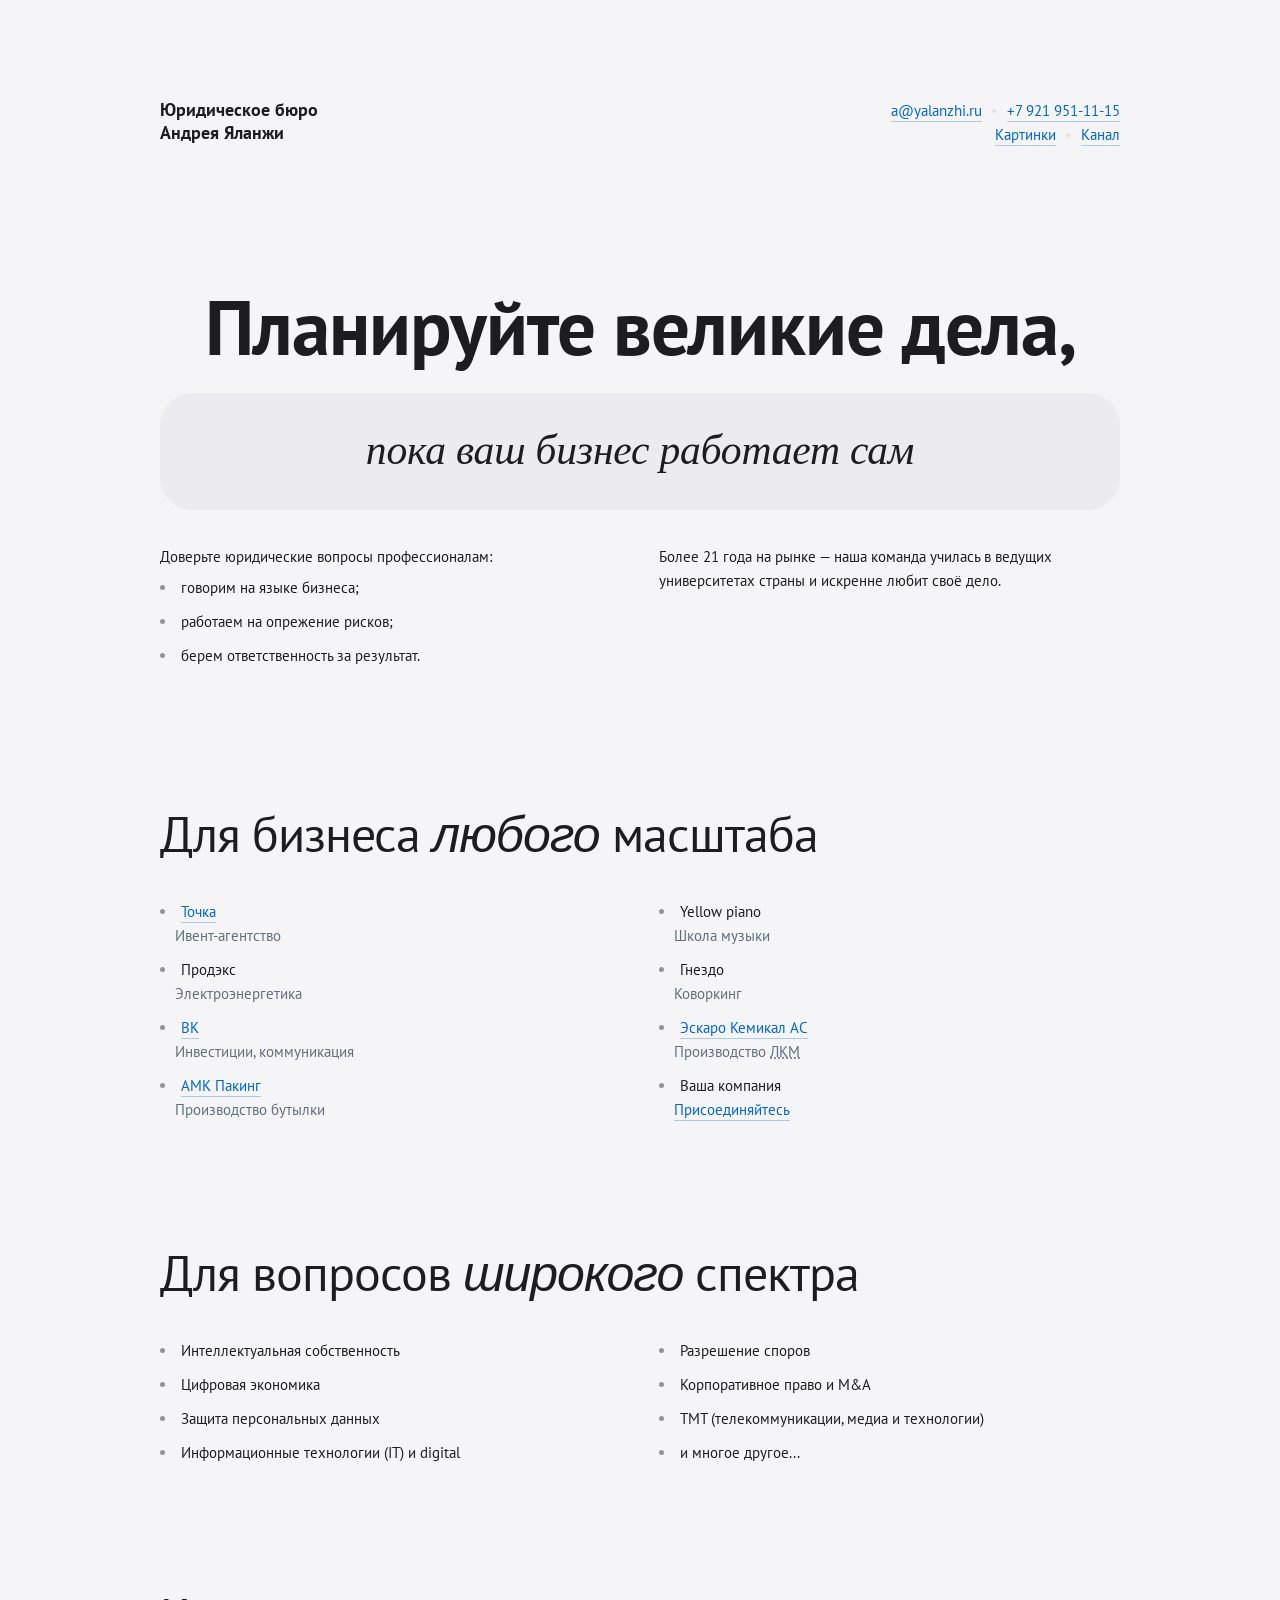
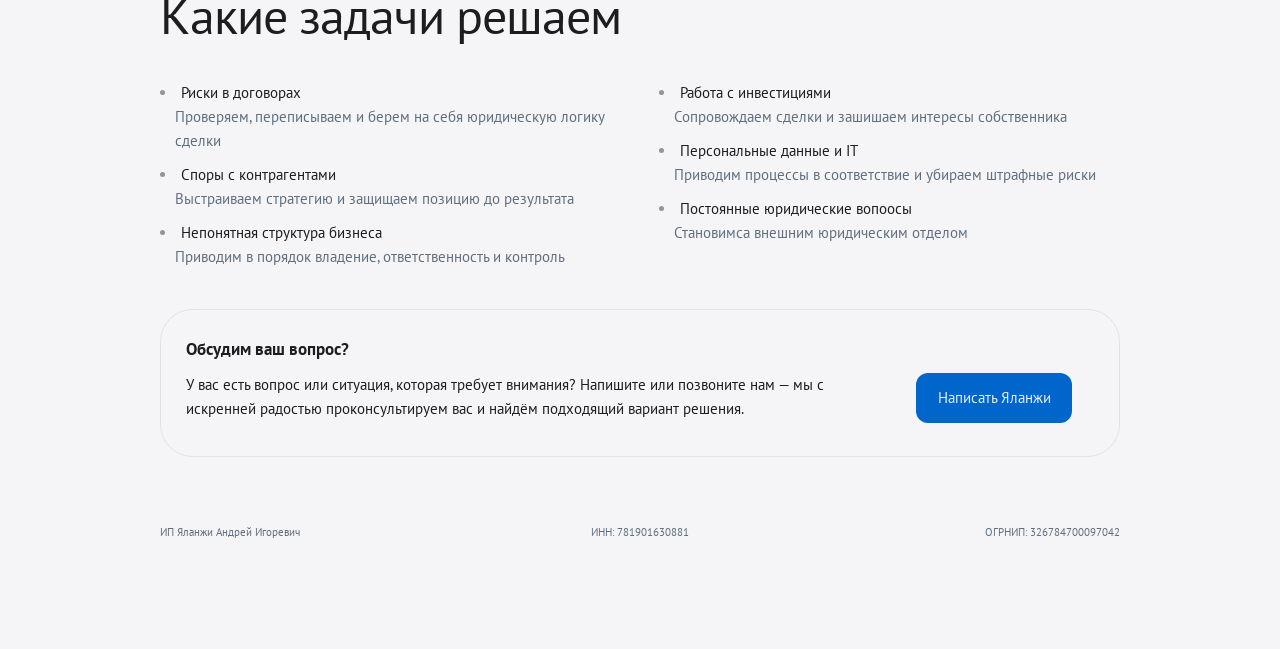
==== commit 08069ef8: "Update index.html" ====
--- a/index.html
+++ b/index.html
@@ -42,9 +42,9 @@
                         </ul>
                         <br />
                         <ul class="inline"> 
-                            <li><a href="https://www.instagram.com/ah01e/" target="_blank">Ссылка</a></li>
+                            <li><a href="https://www.instagram.com/ah01e/" target="_blank">Картинки</a></li>
                             <li class="separator">•</li>
-                            <li><a href="https://t.me/yalanzhi" target="_blank">Телеграм</a></li>
+                            <li><a href="https://t.me/disproto" target="_blank">Канал</a></li>
                         </ul>
                     </div>
                 </div>
